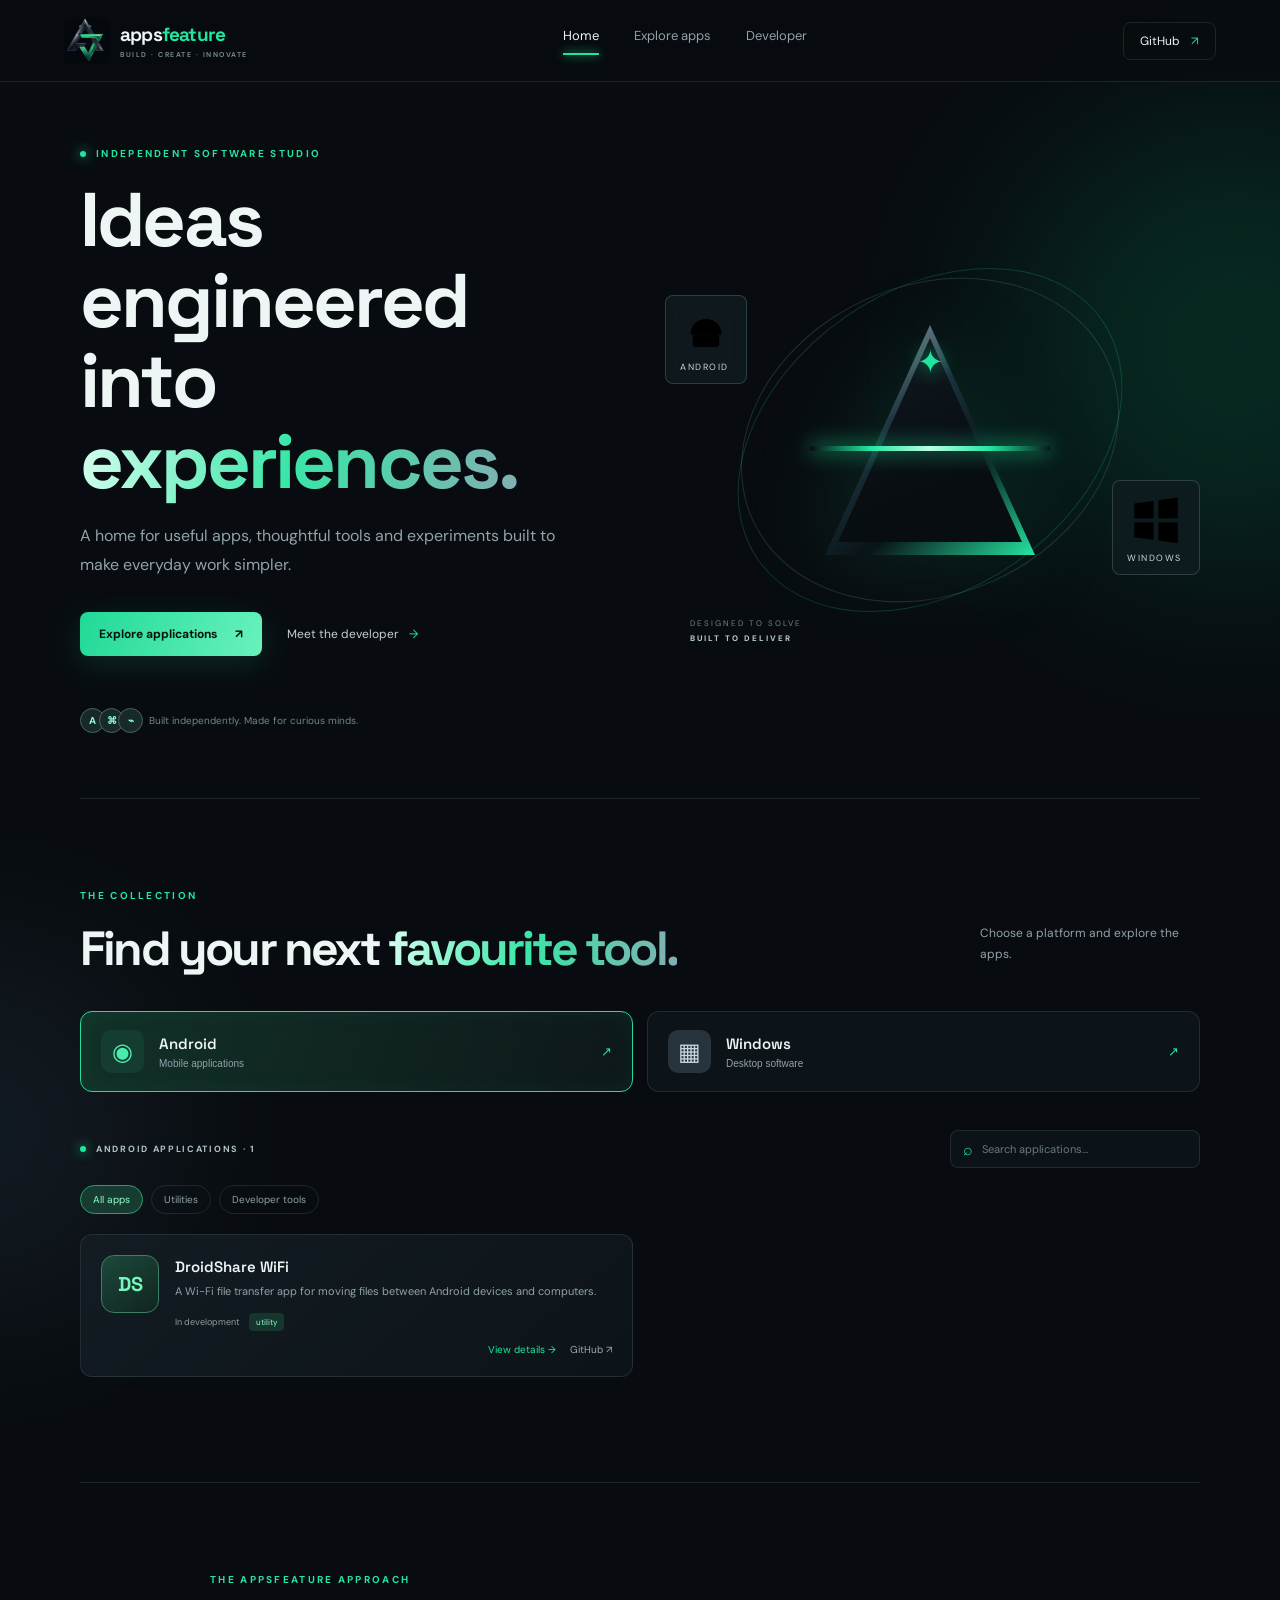
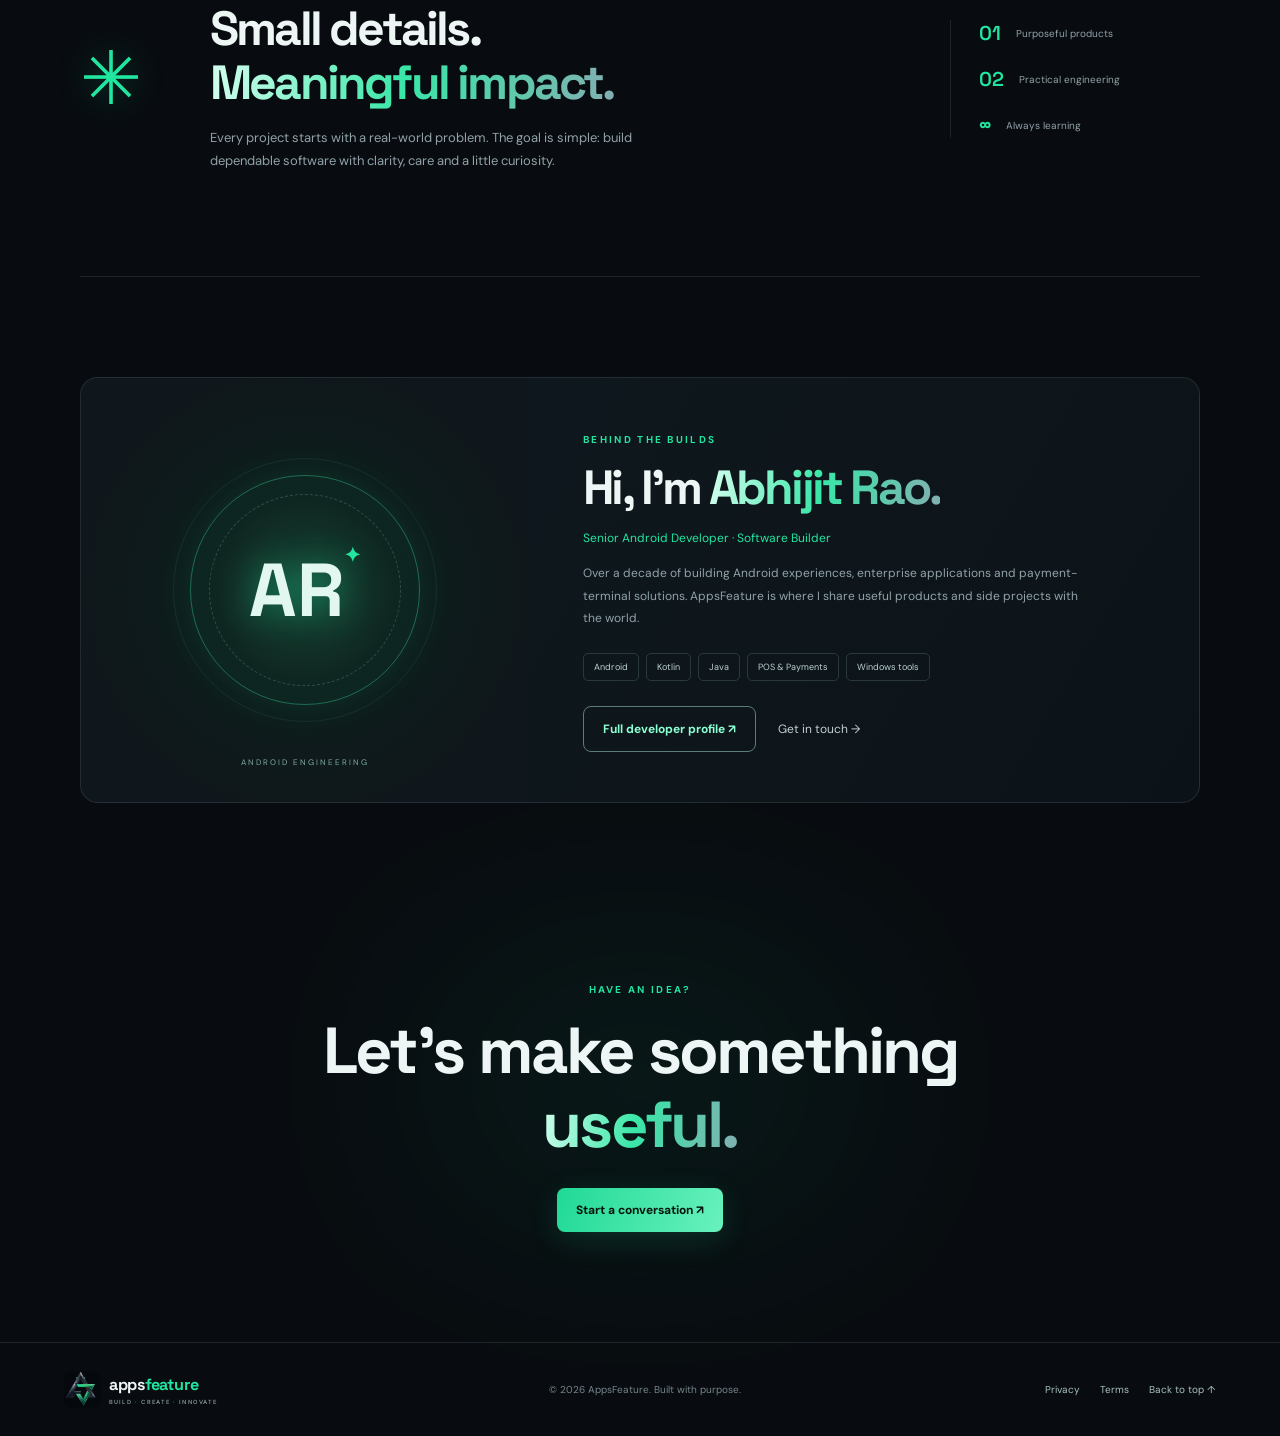
==== index.html @ a3bad8d4 "Use AppsFeature-themed platform icons in hero labels" ====
<!doctype html>
<html lang="en">
<head>
  <meta charset="utf-8"><meta name="viewport" content="width=device-width,initial-scale=1">
  <meta name="theme-color" content="#080c10"><meta name="description" content="Discover useful Android apps and Windows tools built independently by AppsFeature."><meta name="robots" content="index,follow"><link rel="canonical" href="https://appsfeature.com/"><meta property="og:type" content="website"><meta property="og:title" content="AppsFeature — Apps built with purpose"><meta property="og:description" content="Discover useful Android apps and Windows tools built independently."><meta property="og:url" content="https://appsfeature.com/">
  <title>AppsFeature — Apps built with purpose</title>
  <link rel="preconnect" href="https://fonts.googleapis.com"><link rel="preconnect" href="https://fonts.gstatic.com" crossorigin>
  <link href="https://fonts.googleapis.com/css2?family=DM+Sans:wght@400;500;600;700&family=Space+Grotesk:wght@400;500;600;700&display=swap" rel="stylesheet">
  <link rel="icon" type="image/png" sizes="64x64" href="assets/images/favicon.png"><link rel="stylesheet" href="assets/css/style.css">
</head>
<body>
<div class="ambient ambient-one"></div><div class="ambient ambient-two"></div>
<header class="site-header"><a class="brand" href="#home" aria-label="AppsFeature home"><img class="brand-logo" src="assets/images/appsfeature-logo.png" alt="AppsFeature logo"><span>apps<span class="brand-accent">feature</span><small>BUILD · CREATE · INNOVATE</small></span></a>
<nav class="desktop-nav" id="primary-navigation"><a class="nav-link active" href="#home">Home</a><a class="nav-link" href="#apps">Explore apps</a><a class="nav-link" href="developer.html">Developer</a></nav>
<a class="header-cta" href="https://github.com/abhijitrao" target="_blank" rel="noreferrer">GitHub <span>↗</span></a><button class="menu-toggle" type="button" aria-label="Open navigation menu" aria-controls="primary-navigation" aria-expanded="false">☰</button></header>
<main id="home">
<section class="hero section-wrap"><div class="hero-copy"><div class="eyebrow"><i></i> INDEPENDENT SOFTWARE STUDIO</div><h1>Ideas engineered<br>into <span class="gradient-text">experiences.</span></h1><p class="hero-lead">A home for useful apps, thoughtful tools and experiments built to make everyday work simpler.</p><div class="hero-actions"><a class="button button-primary" href="#apps">Explore applications <span>↗</span></a><a class="text-link" href="developer.html">Meet the developer <span>→</span></a></div><div class="hero-proof"><div class="proof-avatars"><b>A</b><b>⌘</b><b>⌁</b></div><span>Built independently. Made for curious minds.</span></div></div>
<div class="hero-art" aria-label="Abstract AppsFeature geometric artwork"><div class="orbit orbit-a"></div><div class="orbit orbit-b"></div><div class="hero-core"><div class="core-triangle"></div><div class="core-line"></div><span class="core-spark">✦</span></div><div class="float-chip chip-android"><svg class="platform-brand-icon android-brand-icon" viewBox="0 0 24 24" aria-hidden="true"><path d="M7.2 8.2 5.5 5.4m13 0-1.7 2.8M4.8 13.1c0-4 3.2-7.1 7.2-7.1s7.2 3.1 7.2 7.1H4.8Zm1.1.2v4.1a1.5 1.5 0 0 0 1.5 1.5h9.2a1.5 1.5 0 0 0 1.5-1.5v-4.1M3.4 13.2v4.1m17.2-4.1v4.1M9 9.5h.01M15 9.5h.01"/></svg> ANDROID</div><div class="float-chip chip-windows"><svg class="platform-brand-icon windows-brand-icon" viewBox="0 0 24 24" aria-hidden="true"><path d="m3 5.2 8-1.1v7.2H3V5.2Zm10-1.4 8-1.1v8.6h-8V3.8ZM3 13h8v7.2l-8-1.1V13Zm10 0h8v8.6l-8-1.1V13Z"/></svg> WINDOWS</div><div class="art-caption">DESIGNED TO SOLVE<br><strong>BUILT TO DELIVER</strong></div></div></section>
<section class="platform-section section-wrap" id="apps"><div class="section-heading"><div><div class="eyebrow">THE COLLECTION</div><h2>Find your next <span class="gradient-text">favourite tool.</span></h2></div><p>Choose a platform and explore the apps.</p></div>
<div class="platform-tabs" role="tablist" aria-label="Application platform"><button class="platform-tab selected" role="tab" aria-selected="true" aria-controls="app-grid" tabindex="0" id="platform-android-tab" data-platform="android"><span class="platform-icon android-icon">◉</span><span><strong>Android</strong><small>Mobile applications</small></span><span class="tab-arrow">↗</span></button><button class="platform-tab" role="tab" aria-selected="false" aria-controls="app-grid" tabindex="-1" id="platform-windows-tab" data-platform="windows"><span class="platform-icon windows-icon">▦</span><span><strong>Windows</strong><small>Desktop software</small></span><span class="tab-arrow">↗</span></button></div>
<div class="apps-toolbar"><div><span class="live-dot"></span><span id="result-label">ANDROID APPLICATIONS</span></div><label class="search-box"><span>⌕</span><input id="app-search" type="search" placeholder="Search applications..." aria-label="Search applications"></label></div>
<div class="category-row" id="category-row"><button class="category-chip active" data-category="all">All apps</button><button class="category-chip" data-category="utility">Utilities</button><button class="category-chip" data-category="developer">Developer tools</button></div>
<div class="app-grid" id="app-grid" role="tabpanel" aria-labelledby="platform-android-tab" aria-live="polite" aria-label="Filtered applications"></div><div class="empty-state" id="empty-state" hidden>No apps match your search yet. Try another keyword.</div></section>
<section class="manifesto section-wrap"><div class="manifesto-symbol">✳</div><div><div class="eyebrow">THE APPSFEATURE APPROACH</div><h2>Small details.<br><span class="gradient-text">Meaningful impact.</span></h2><p>Every project starts with a real-world problem. The goal is simple: build dependable software with clarity, care and a little curiosity.</p></div><div class="manifesto-stats"><div><strong>01</strong><span>Purposeful products</span></div><div><strong>02</strong><span>Practical engineering</span></div><div><strong>∞</strong><span>Always learning</span></div></div></section>
<section class="developer-section section-wrap" id="developer"><div class="developer-card"><div class="developer-visual"><div class="developer-ring"></div><div class="developer-monogram">AR<span>✦</span></div><div class="developer-tag">ANDROID ENGINEERING</div></div><div class="developer-copy"><div class="eyebrow">BEHIND THE BUILDS</div><h2>Hi, I'm <span class="gradient-text">Abhijit Rao.</span></h2><p class="developer-role">Senior Android Developer · Software Builder</p><p>Over a decade of building Android experiences, enterprise applications and payment-terminal solutions. AppsFeature is where I share useful products and side projects with the world.</p><div class="skill-list"><span>Android</span><span>Kotlin</span><span>Java</span><span>POS & Payments</span><span>Windows tools</span></div><div class="developer-links"><a class="button button-outline" href="developer.html">Full developer profile ↗</a><a class="text-link" href="mailto:appsfeature@gmail.com">Get in touch →</a></div></div></div></section>
<section class="closing section-wrap"><div class="closing-glow"></div><div class="eyebrow">HAVE AN IDEA?</div><h2>Let's make something<br><span class="gradient-text">useful.</span></h2><a class="button button-primary" href="mailto:appsfeature@gmail.com">Start a conversation ↗</a></section>
</main>
<footer class="site-footer"><a class="brand footer-brand" href="#home"><img class="brand-logo" src="assets/images/appsfeature-logo.png" alt="AppsFeature logo"><span>apps<span class="brand-accent">feature</span><small>BUILD · CREATE · INNOVATE</small></span></a><span>© <span id="year"></span> AppsFeature. Built with purpose.</span><div class="footer-links"><a href="privacy.html">Privacy</a><a href="terms.html">Terms</a><a href="#home">Back to top ↑</a></div></footer>
<script src="assets/js/appsRepository.js"></script><script src="assets/js/main.js"></script>
</body></html>
---- assets/css/style.css ----
:root{--bg:#080c10;--panel:#10171d;--panel2:#131e25;--line:rgba(177,199,210,.13);--text:#edf5f5;--muted:#91a2a9;--green:#21e6a0;--mint:#8bffd1;--silver:#b7c6ce;--font:'DM Sans',sans-serif;--display:'Space Grotesk',sans-serif}*{box-sizing:border-box}html{scroll-behavior:smooth;scroll-padding-top:90px}body{margin:0;background:var(--bg);color:var(--text);font-family:var(--font);overflow-x:hidden}a{color:inherit;text-decoration:none}.ambient{position:absolute;pointer-events:none;filter:blur(90px);opacity:.13;border-radius:50%;z-index:-1}.ambient-one{width:450px;height:450px;background:#00e69a;top:120px;right:-180px}.ambient-two{width:360px;height:360px;background:#597d9b;top:950px;left:-200px}.site-header{height:82px;padding:0 max(5vw,24px);display:flex;align-items:center;justify-content:space-between;border-bottom:1px solid var(--line);background:rgba(8,12,16,.78);backdrop-filter:blur(18px);position:sticky;top:0;z-index:20}.brand{display:flex;align-items:center;gap:11px;font:700 19px var(--display);letter-spacing:-.8px}.brand-mark{width:39px;height:39px;border:1px solid #71848d;border-radius:11px;display:grid;place-items:center;font:700 24px var(--display);color:#dce8e9;position:relative;background:linear-gradient(145deg,#263640,#0b1116);box-shadow:inset 0 0 15px #6e9a9b33}.brand-mark span{position:absolute;color:var(--green);font-size:13px;right:-5px;top:-6px}.brand-accent{color:var(--green)}.brand small{display:block;font:600 7px var(--font);letter-spacing:1.5px;color:#82949a;margin-top:3px}.desktop-nav{display:flex;gap:35px}.nav-link{font-size:13px;color:var(--muted);transition:.2s}.nav-link:hover,.nav-link.active{color:var(--text)}.nav-link.active:after{content:'';display:block;height:2px;background:var(--green);margin-top:9px;box-shadow:0 0 10px var(--green)}.header-cta{font-size:12px;border:1px solid var(--line);padding:10px 16px;border-radius:8px}.header-cta span{color:var(--green);margin-left:8px}.menu-toggle{display:none;background:none;color:white;border:0;font-size:24px}.section-wrap{width:min(1120px,90%);margin:auto}.hero{min-height:610px;display:grid;grid-template-columns:1fr 1fr;align-items:center;gap:40px;padding-top:65px;padding-bottom:65px}.eyebrow{font-size:10px;font-weight:700;letter-spacing:2.3px;color:var(--green);display:flex;align-items:center;gap:10px}.eyebrow i,.live-dot{width:6px;height:6px;background:var(--green);border-radius:50%;box-shadow:0 0 12px var(--green)}h1,h2{font-family:var(--display);letter-spacing:-2.8px;margin:20px 0}h1{font-size:clamp(46px,6vw,76px);line-height:1.06}h2{font-size:clamp(32px,4vw,48px);line-height:1.13}.gradient-text{background:linear-gradient(100deg,#d6fff0 0%,#39e6a7 48%,#83aeb2 100%);-webkit-background-clip:text;background-clip:text;color:transparent}.hero-lead{font-size:16px;line-height:1.8;color:var(--muted);max-width:480px}.hero-actions{display:flex;align-items:center;gap:25px;margin-top:32px}.button{display:inline-flex;align-items:center;gap:18px;padding:14px 19px;border-radius:8px;font-size:12px;font-weight:700;transition:.25s}.button-primary{background:linear-gradient(110deg,#20d996,#69f2bd);color:#06140f;box-shadow:0 8px 30px #20d99626}.button-primary:hover{transform:translateY(-3px);box-shadow:0 12px 35px #20d99645}.button-outline{border:1px solid #5b7d75;color:var(--mint)}.text-link{font-size:12px;color:#c2d0d2}.text-link span{color:var(--green);margin-left:7px}.hero-proof{display:flex;align-items:center;gap:12px;margin-top:52px;color:#71858d;font-size:10px}.proof-avatars{display:flex}.proof-avatars b{width:25px;height:25px;border:1px solid #47645e;border-radius:50%;background:#172a29;display:grid;place-items:center;margin-right:-6px;color:var(--mint);font-size:10px}.hero-art{height:440px;position:relative;display:grid;place-items:center}.orbit{position:absolute;border:1px solid #6a899044;border-radius:50%;transform:rotate(-24deg)}.orbit-a{width:390px;height:310px}.orbit-b{width:300px;height:420px;transform:rotate(55deg);border-color:#20d99635}.hero-core{width:260px;height:300px;position:relative;display:grid;place-items:center;filter:drop-shadow(0 0 45px #20d99622)}.core-triangle{width:210px;height:230px;clip-path:polygon(50% 0,100% 100%,0 100%);background:linear-gradient(140deg,#b7c8cf,#1b333e 38%,#091318 65%,#25e6a2);position:relative}.core-triangle:after{content:'';position:absolute;inset:13px;clip-path:polygon(50% 0,100% 100%,0 100%);background:linear-gradient(160deg,#101920,#080d11 70%)}.core-line{position:absolute;width:240px;height:5px;top:52%;background:linear-gradient(90deg,transparent,#21e6a0,#baffdf,#21e6a0,transparent);box-shadow:0 0 20px #21e6a0}.core-spark{position:absolute;color:var(--green);font-size:32px;top:17%;text-shadow:0 0 20px var(--green)}.float-chip{position:absolute;background:#101b20dc;border:1px solid #6a918455;padding:10px 14px;border-radius:8px;font-size:9px;letter-spacing:1.5px;color:#c8d8d9;backdrop-filter:blur(10px)}.chip-android{top:75px;left:5px}.chip-windows{right:0;bottom:85px}.mini-android{color:var(--green);margin-right:8px}.chip-windows span{color:var(--silver);margin-right:8px}.art-caption{position:absolute;bottom:15px;left:30px;font-size:8px;letter-spacing:2px;line-height:1.8;color:#6d858b}.art-caption strong{color:#b8d0d0}.platform-section{padding:90px 0 105px;border-top:1px solid var(--line)}.section-heading{display:flex;justify-content:space-between;align-items:end;margin-bottom:35px}.section-heading h2{margin-bottom:0}.section-heading>p{color:var(--muted);font-size:12px;max-width:220px;line-height:1.7}.platform-tabs{display:grid;grid-template-columns:1fr 1fr;gap:14px}.platform-tab{background:#0d1419;border:1px solid var(--line);border-radius:12px;padding:18px 20px;display:flex;align-items:center;text-align:left;gap:15px;color:var(--text);cursor:pointer;transition:.25s}.platform-tab:hover{border-color:#4b8372}.platform-tab.selected{border-color:#28d99a;background:linear-gradient(110deg,#123128,#0e171a);box-shadow:inset 0 0 25px #1cdb9510}.platform-icon{width:43px;height:43px;display:grid;place-items:center;border-radius:10px;font-size:24px}.android-icon{background:#143c30;color:#49edaa}.windows-icon{background:#27343d;color:#c6d7dc}.platform-tab strong,.platform-tab small{display:block}.platform-tab strong{font:600 15px var(--display)}.platform-tab small{font-size:10px;color:var(--muted);margin-top:5px}.tab-arrow{margin-left:auto;color:var(--green)}.apps-toolbar{display:flex;justify-content:space-between;align-items:center;margin:38px 0 17px}.apps-toolbar>div{display:flex;align-items:center;gap:10px;font-size:9px;letter-spacing:1.7px;color:#b3c4c8;font-weight:700}.search-box{width:250px;display:flex;align-items:center;gap:9px;border:1px solid var(--line);background:#0c1318;border-radius:8px;padding:0 12px;color:var(--green)}.search-box input{width:100%;padding:11px 0;background:none;border:0;outline:0;color:white;font:11px var(--font)}.search-box input::placeholder{color:#667a82}.category-row{display:flex;gap:8px;margin-bottom:20px}.category-chip{border:1px solid var(--line);background:transparent;color:#8fa2a8;padding:7px 12px;border-radius:30px;font:10px var(--font);cursor:pointer}.category-chip.active{background:#173b30;border-color:#2b9d74;color:#8fffd0}.app-grid{display:grid;grid-template-columns:repeat(2,1fr);gap:14px}.app-card{display:flex;gap:16px;padding:20px;background:linear-gradient(140deg,#121c22,#0d1419);border:1px solid var(--line);border-radius:12px;transition:.25s}.app-card:hover{transform:translateY(-4px);border-color:#39866e;box-shadow:0 15px 35px #0005}.app-icon{width:58px;height:58px;flex:none;border-radius:13px;display:grid;place-items:center;background:linear-gradient(145deg,#1b493b,#12241f);border:1px solid #3b8065;color:#74f6bd;font:700 20px var(--display)}.app-info{min-width:0;flex:1}.app-info h3{font:600 15px var(--display);margin:2px 0 7px}.app-info p{font-size:11px;line-height:1.6;color:var(--muted);margin:0 0 12px}.app-meta{display:flex;align-items:center;gap:9px;flex-wrap:wrap}.app-version{font-size:9px;color:#8ba09f}.app-category{font-size:8px;color:var(--mint);background:#16352c;padding:4px 7px;border-radius:4px}.app-link{font-size:10px;color:var(--green);margin-left:auto}.empty-state{text-align:center;padding:45px;color:var(--muted);font-size:13px}.manifesto{border-top:1px solid var(--line);border-bottom:1px solid var(--line);padding:90px 0;display:grid;grid-template-columns:100px 1fr 250px;align-items:center;gap:30px}.manifesto-symbol{font-size:74px;color:var(--green);text-shadow:0 0 35px #21e6a044}.manifesto h2{margin:16px 0}.manifesto p{color:var(--muted);font-size:13px;line-height:1.8;max-width:480px}.manifesto-stats{border-left:1px solid var(--line);padding-left:28px;display:grid;gap:20px}.manifesto-stats div{display:flex;align-items:center;gap:15px}.manifesto-stats strong{font:600 20px var(--display);color:var(--green)}.manifesto-stats span{font-size:10px;color:var(--muted)}.developer-section{padding:100px 0}.developer-card{display:grid;grid-template-columns:.8fr 1.2fr;background:linear-gradient(120deg,#101a20,#0c1318);border:1px solid var(--line);border-radius:18px;overflow:hidden}.developer-visual{min-height:350px;display:grid;place-items:center;position:relative;background:radial-gradient(circle,#164333 0%,#0d1c1b 40%,#10171c 75%)}.developer-ring{position:absolute;width:230px;height:230px;border:1px solid #3be3a166;border-radius:50%;box-shadow:0 0 50px #21e6a018,inset 0 0 35px #21e6a012}.developer-ring:before,.developer-ring:after{content:'';position:absolute;inset:18px;border:1px dashed #6aa89555;border-radius:50%}.developer-ring:after{inset:-18px;border-style:solid;opacity:.35}.developer-monogram{font:700 75px var(--display);color:#e3f7f1;text-shadow:0 0 35px #21e6a077;z-index:1}.developer-monogram span{font-size:20px;color:var(--green);vertical-align:top}.developer-tag{position:absolute;bottom:35px;font-size:8px;letter-spacing:2px;color:#7faaa0}.developer-copy{padding:55px 55px 50px}.developer-copy h2{margin:15px 0 5px}.developer-role{font-size:12px;color:var(--green)!important}.developer-copy p{font-size:12px;line-height:1.9;color:var(--muted);max-width:500px}.skill-list{display:flex;flex-wrap:wrap;gap:7px;margin:23px 0}.skill-list span{font-size:9px;color:#bdd1d0;border:1px solid #526d6b66;padding:7px 10px;border-radius:5px}.developer-links{display:flex;align-items:center;gap:22px;margin-top:25px}.closing{text-align:center;padding:80px 0 110px;position:relative}.closing-glow{position:absolute;width:380px;height:200px;background:#1ce49a;filter:blur(120px);opacity:.09;left:50%;transform:translateX(-50%);z-index:-1}.closing .eyebrow{justify-content:center}.closing h2{font-size:clamp(42px,6vw,65px);margin:18px 0 27px}.site-footer{border-top:1px solid var(--line);padding:25px 5%;display:flex;align-items:center;justify-content:space-between;color:#74868c;font-size:10px}.footer-brand{color:var(--text);transform:scale(.85);transform-origin:left center}.site-footer>a:last-child{color:#a8c0bd}@media(max-width:760px){.site-header{height:70px}.desktop-nav,.header-cta{display:none}.menu-toggle{display:block}.desktop-nav.open{display:flex;position:absolute;top:69px;left:0;right:0;background:#0c1419;padding:22px;flex-direction:column;gap:22px;border-bottom:1px solid var(--line)}.hero{grid-template-columns:1fr;padding-top:65px;gap:10px}.hero-art{height:350px;grid-row:1}.hero-copy{grid-row:2}.hero-proof{margin-top:35px}.section-heading{display:block}.section-heading>p{margin-top:14px}.platform-tabs{gap:8px}.platform-tab{padding:13px 10px;gap:9px}.platform-icon{width:34px;height:34px;font-size:19px}.platform-tab strong{font-size:12px}.platform-tab small{font-size:8px}.apps-toolbar{align-items:flex-start;gap:12px;flex-direction:column}.search-box{width:100%}.app-grid{grid-template-columns:1fr}.manifesto{grid-template-columns:55px 1fr;gap:15px;padding:65px 0}.manifesto-symbol{font-size:48px}.manifesto-stats{grid-column:2;border-left:0;border-top:1px solid var(--line);padding:22px 0 0;grid-template-columns:1fr 1fr}.developer-card{grid-template-columns:1fr}.developer-visual{min-height:260px}.developer-copy{padding:35px 25px}.site-footer{gap:15px;flex-wrap:wrap}.site-footer>span{order:3;width:100%}}@media(max-width:390px){.platform-tab small{display:none}.hero-art{transform:scale(.9);margin:-15px -20px}.hero-actions{gap:15px;flex-wrap:wrap}.manifesto-stats{grid-template-columns:1fr}}
/* Dedicated developer profile */
.profile-page{padding-top:20px}.profile-hero{min-height:570px;display:grid;grid-template-columns:1.15fr .85fr;align-items:center;gap:50px;padding-top:65px;padding-bottom:75px}.profile-identity{height:390px;position:relative;display:grid;place-items:center;background:radial-gradient(circle,#153b30 0%,#0d1a1b 43%,transparent 72%)}.profile-orbit{position:absolute;width:280px;height:280px;border:1px solid #46dca166;border-radius:50%;box-shadow:0 0 55px #21e6a01b,inset 0 0 45px #21e6a014}.profile-orbit:before,.profile-orbit:after{content:"";position:absolute;inset:22px;border:1px dashed #8bd8bd55;border-radius:50%}.profile-orbit:after{inset:-22px;border-style:solid;opacity:.35}.profile-initials{font:700 100px var(--display);color:#e3f7f1;text-shadow:0 0 40px #21e6a077;z-index:1}.profile-initials span{font-size:23px;color:var(--green);vertical-align:top}.profile-identity-caption{position:absolute;bottom:35px;font-size:9px;letter-spacing:2.5px;color:#83a99f}.profile-content{display:grid;grid-template-columns:1fr 1fr;gap:16px;padding-bottom:80px}.profile-panel{padding:38px;background:linear-gradient(140deg,#121c22,#0d1419);border:1px solid var(--line);border-radius:14px}.profile-panel h2{font-size:clamp(28px,3vw,39px);margin:17px 0}.profile-panel>p{font-size:12px;line-height:1.95;color:var(--muted)}.profile-skills{display:grid;gap:22px;margin-top:28px}.profile-skills>div{display:grid;grid-template-columns:34px 1fr;gap:12px}.skill-index{font:600 16px var(--display);color:var(--green)}.profile-skills h3{font:600 14px var(--display);margin:0 0 6px}.profile-skills p{font-size:11px;line-height:1.75;color:var(--muted);margin:0}.profile-stack{padding:20px 0 90px;border-top:1px solid var(--line)}.profile-stack h2{margin:14px 0 22px}.profile-stack .skill-list{gap:9px}.profile-stack .skill-list span{font-size:10px;padding:9px 13px}
@media(max-width:760px){.profile-hero{grid-template-columns:1fr;gap:0;padding-top:45px}.profile-identity{height:300px;grid-row:1}.profile-intro{grid-row:2}.profile-content{grid-template-columns:1fr;padding-bottom:55px}.profile-panel{padding:28px 23px}.profile-stack{padding-bottom:60px}}

.brand-logo{width:46px;height:46px;object-fit:contain;display:block;flex:none;border-radius:8px;background:#05090d}.brand{gap:10px}.footer-brand .brand-logo{width:43px;height:43px}@media(max-width:760px){.brand-logo{width:42px;height:42px}}

/* Legal and policy pages */
.legal-page{padding-bottom:80px}.legal-hero{padding:85px 0 42px;border-bottom:1px solid var(--line)}.legal-hero h1{font-size:clamp(44px,6vw,68px);margin:18px 0}.legal-hero .hero-lead{max-width:650px}.legal-updated{font-size:10px;letter-spacing:.5px;color:#71858d;margin-top:22px}.legal-content{max-width:820px;padding:35px 0 30px;margin:0 auto}.legal-content p{font-size:13px;line-height:1.9;color:var(--muted);margin:0 0 20px}.legal-content strong{color:var(--text)}.legal-content h2{font-size:20px;letter-spacing:-.5px;margin:34px 0 12px}.legal-content a{color:var(--mint);text-decoration:underline;text-underline-offset:3px}.footer-links{display:flex;align-items:center;gap:20px}.footer-links a{color:#a8c0bd}.footer-links a[aria-current="page"]{color:var(--green)}
@media(max-width:760px){.legal-hero{padding:55px 0 30px}.legal-content{padding-top:25px}.legal-content h2{font-size:18px}.footer-links{width:100%;order:2;gap:18px}.site-footer>span{order:3}}

/* Product detail pages */
.app-actions{display:flex;align-items:center;justify-content:space-between;gap:14px;margin-top:12px}.app-link,.app-source-link{font-size:10px;color:var(--green)}.app-source-link{color:#9aadb2}.back-link{display:inline-block;color:#9aadb2;font-size:11px;margin-bottom:30px}.back-link:hover{color:var(--mint)}.product-hero{min-height:520px;display:grid;grid-template-columns:1.15fr .85fr;align-items:center;gap:50px;padding:55px 0 70px;border-bottom:1px solid var(--line)}.product-intro h1{font-size:clamp(44px,6vw,70px);margin:18px 0}.product-status-row{display:flex;align-items:center;gap:9px;margin-top:22px}.product-status,.product-platform{font-size:9px;letter-spacing:.7px;padding:7px 10px;border-radius:5px;background:#17372e;color:var(--mint)}.product-platform{background:#17242b;color:#b5c8cd}.product-visual{height:350px;position:relative;display:grid;place-items:center;background:radial-gradient(circle,#153b30 0%,#0d1a1b 43%,transparent 72%)}.product-visual-orbit{position:absolute;width:250px;height:250px;border:1px solid #46dca166;border-radius:50%;box-shadow:0 0 55px #21e6a01b,inset 0 0 45px #21e6a014}.product-visual-orbit:before,.product-visual-orbit:after{content:"";position:absolute;inset:20px;border:1px dashed #8bd8bd55;border-radius:50%}.product-visual-orbit:after{inset:-20px;border-style:solid;opacity:.35}.product-monogram{font:700 86px var(--display);color:#e3f7f1;text-shadow:0 0 40px #21e6a077;z-index:1}.product-monogram span{font-size:22px;color:var(--green);vertical-align:top}.product-visual-caption{position:absolute;bottom:25px;font-size:8px;letter-spacing:2px;color:#83a99f}.product-section{padding:75px 0;border-bottom:1px solid var(--line)}.product-section h2,.product-cta h2{font-size:clamp(30px,4vw,43px);margin:16px 0}.product-copy{max-width:790px;color:var(--muted);font-size:13px;line-height:1.9}.product-feature-grid{display:grid;grid-template-columns:repeat(2,1fr);gap:13px;margin-top:30px}.product-feature{padding:23px;background:linear-gradient(140deg,#121c22,#0d1419);border:1px solid var(--line);border-radius:12px}.product-feature>span{font:600 12px var(--display);color:var(--green)}.product-feature h3{font:600 15px var(--display);margin:13px 0 8px}.product-feature p{font-size:11px;line-height:1.8;color:var(--muted);margin:0}.product-status-panel{background:linear-gradient(120deg,#101a20aa,#0c1318aa);padding-left:28px;padding-right:28px;border:1px solid var(--line);border-radius:14px;margin-top:55px}.status-columns{display:grid;grid-template-columns:1fr 1fr;gap:35px;margin-top:30px}.status-columns h3{font:600 13px var(--display)}.status-columns ul{padding-left:18px;color:var(--muted);font-size:11px;line-height:2.1}.status-dot{display:inline-block;width:7px;height:7px;border-radius:50%;margin-right:8px}.status-dot.complete{background:var(--green);box-shadow:0 0 10px var(--green)}.status-dot.planned{background:#d6ad63}.product-cta{display:flex;justify-content:space-between;align-items:center;gap:30px;padding:75px 0 95px}.product-cta p{font-size:12px;color:var(--muted);line-height:1.7}.product-cta h2{max-width:600px}
@media(max-width:760px){.product-hero{grid-template-columns:1fr;gap:0;padding-top:35px}.product-visual{grid-row:1;height:280px}.product-intro{grid-row:2}.product-feature-grid,.status-columns{grid-template-columns:1fr}.product-section{padding:55px 0}.product-status-panel{padding:24px 20px;margin-top:35px}.product-cta{align-items:flex-start;flex-direction:column;padding:55px 0 70px}}

/* Optional app screenshot gallery */
.screenshot-section[hidden]{display:none}
.screenshot-gallery{display:grid;grid-template-columns:repeat(auto-fit,minmax(190px,1fr));gap:14px;margin-top:28px}
.screenshot-card{display:block;align-self:start;padding:0;overflow:hidden;min-width:0;height:auto;aspect-ratio:auto;background:#0b1116;border:1px solid var(--line);border-radius:12px;cursor:zoom-in;transition:border-color .2s,transform .2s}
.screenshot-card:hover{border-color:#39866e;transform:translateY(-3px)}
.screenshot-card img{display:block;width:100%;height:auto;object-fit:contain}
.screenshot-viewer{position:fixed;box-sizing:border-box;width:100vw;max-width:100vw;height:100vh;height:100dvh;max-height:100vh;max-height:100dvh;margin:0;padding:54px 58px 24px;background:#080c10;border:0;border-radius:0;color:var(--text);overflow:hidden;place-content:center}
.screenshot-viewer::backdrop{background:rgba(0,0,0,.88);backdrop-filter:blur(5px)}
.screenshot-viewer-image{display:block;max-width:calc(100vw - 116px);max-height:calc(100vh - 90px);max-height:calc(100dvh - 90px);width:auto;height:auto;object-fit:contain;margin:auto}
.screenshot-viewer button{position:absolute;display:grid;place-items:center;width:38px;height:38px;border:1px solid var(--line);border-radius:50%;background:#14221f;color:var(--mint);font-size:26px;cursor:pointer}
.screenshot-viewer-close{top:8px;right:8px}
.screenshot-viewer-previous{left:8px;top:50%;transform:translateY(-50%)}
.screenshot-viewer-next{right:8px;top:50%;transform:translateY(-50%)}
@media(max-width:600px){.screenshot-gallery{grid-template-columns:repeat(2,minmax(0,1fr));gap:9px}.screenshot-viewer{padding:52px 12px 20px;max-width:100vw}.screenshot-viewer-image{max-width:calc(100vw - 24px);max-height:calc(100dvh - 82px)}}

/* Mobile viewport width safeguards */
html,body{width:100%;min-width:0;max-width:100%;margin-right:0}
body{overflow-x:clip}
.site-header,.site-footer{width:100%;max-width:100%;min-width:0}
.site-header{left:0;right:0}
.section-wrap{width:min(1120px,90%);max-width:90%;min-width:0}
.product-page,.product-page *{min-width:0}
.product-page .product-hero,.product-page .product-section,.product-page .product-cta{max-width:100%}
@media(max-width:760px){
  .site-header{padding-left:20px;padding-right:20px}
  .product-page.section-wrap{width:calc(100% - 40px);max-width:calc(100% - 40px);margin-left:auto;margin-right:auto}
  .product-hero{grid-template-columns:minmax(0,1fr);gap:0}
  .product-intro,.product-visual{width:100%;max-width:100%}
  .product-intro h1{font-size:clamp(38px,10vw,56px);overflow-wrap:anywhere}
  .product-copy,.hero-lead{max-width:100%;overflow-wrap:anywhere}
  .product-feature-grid,.status-columns{grid-template-columns:minmax(0,1fr)}
  .product-cta{width:100%;max-width:100%}
}

/* Prevent document-level horizontal overflow on mobile browsers */
html{
  width:100%;
  max-width:100%;
  overflow-x:clip;
}
body{
  position:relative;
  width:100%;
  max-width:100%;
  overflow-x:clip;
}
@supports not (overflow:clip){
  html,body{overflow-x:hidden}
}
@media(max-width:760px){
  #home,.product-page,.profile-page,.legal-page{
    width:100%;
    max-width:100%;
    overflow-x:clip;
  }
  .ambient-one,.ambient-two{
    max-width:100vw;
  }
}
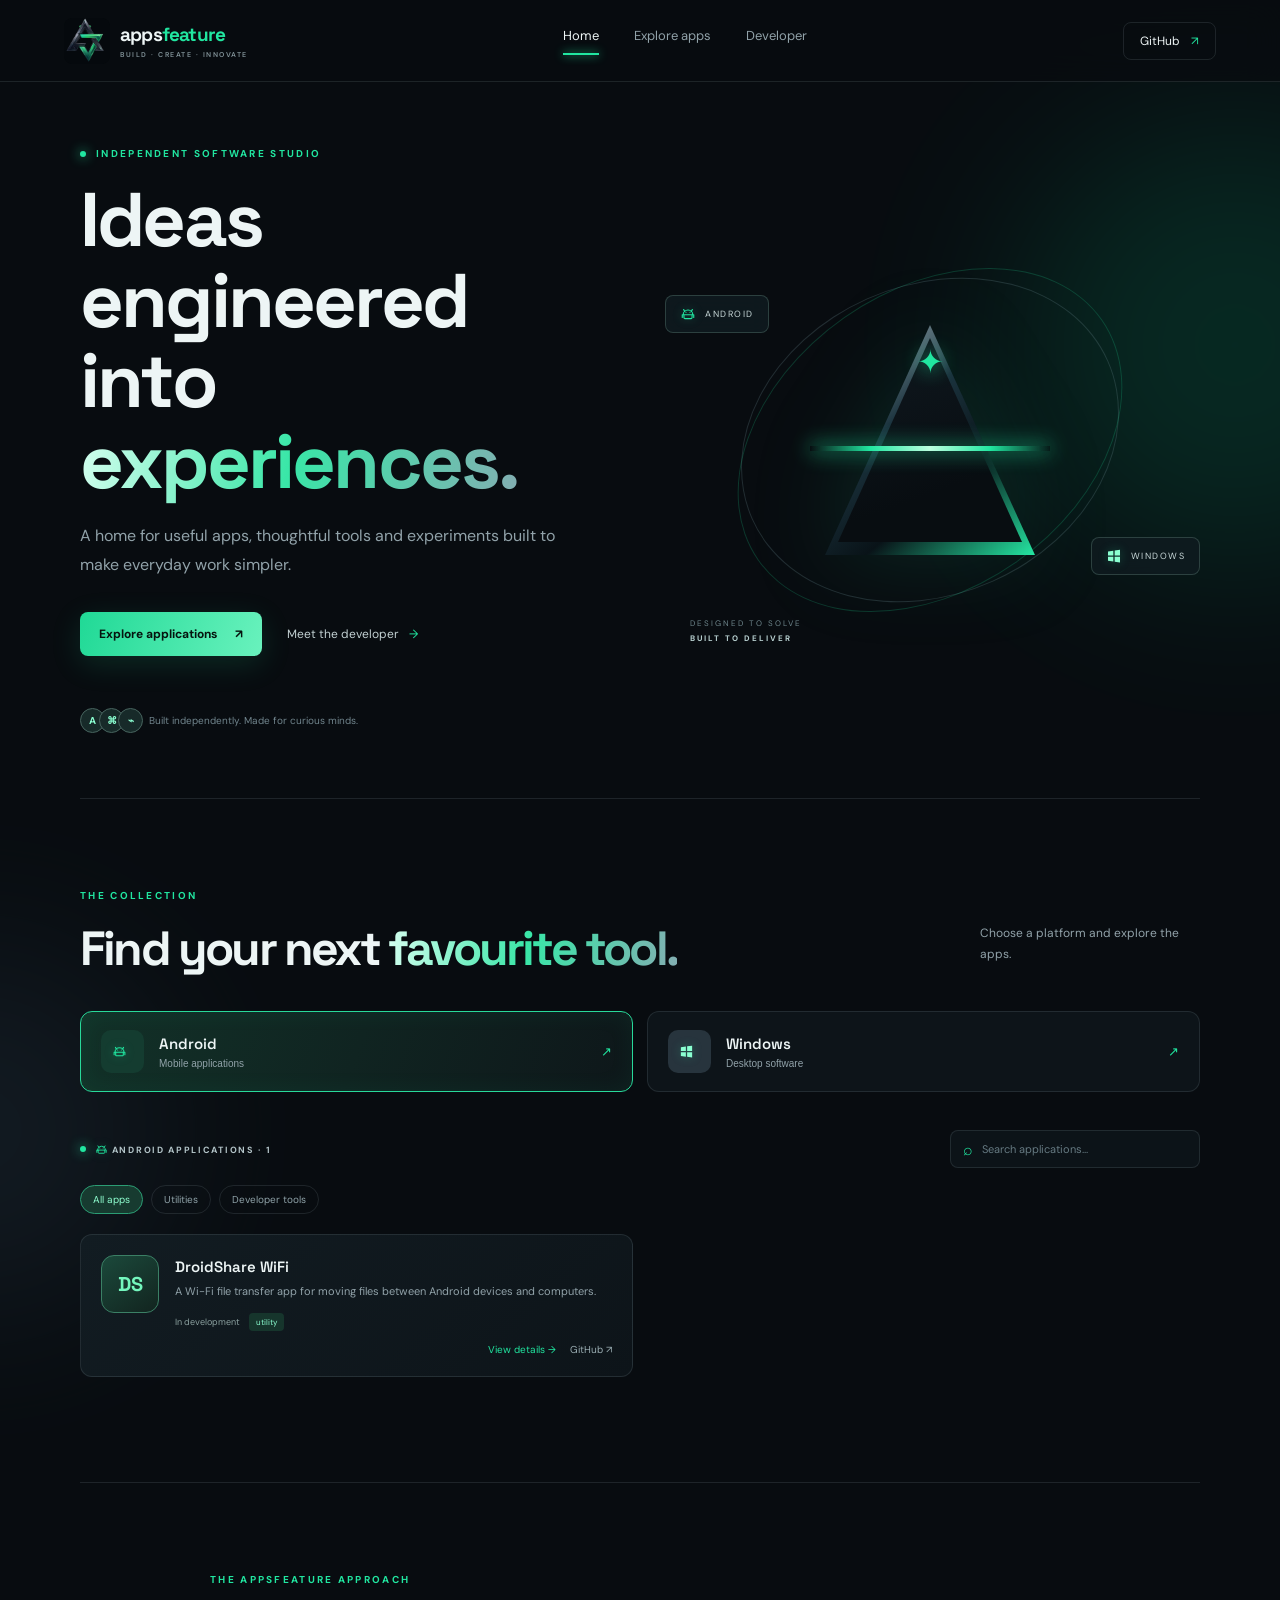
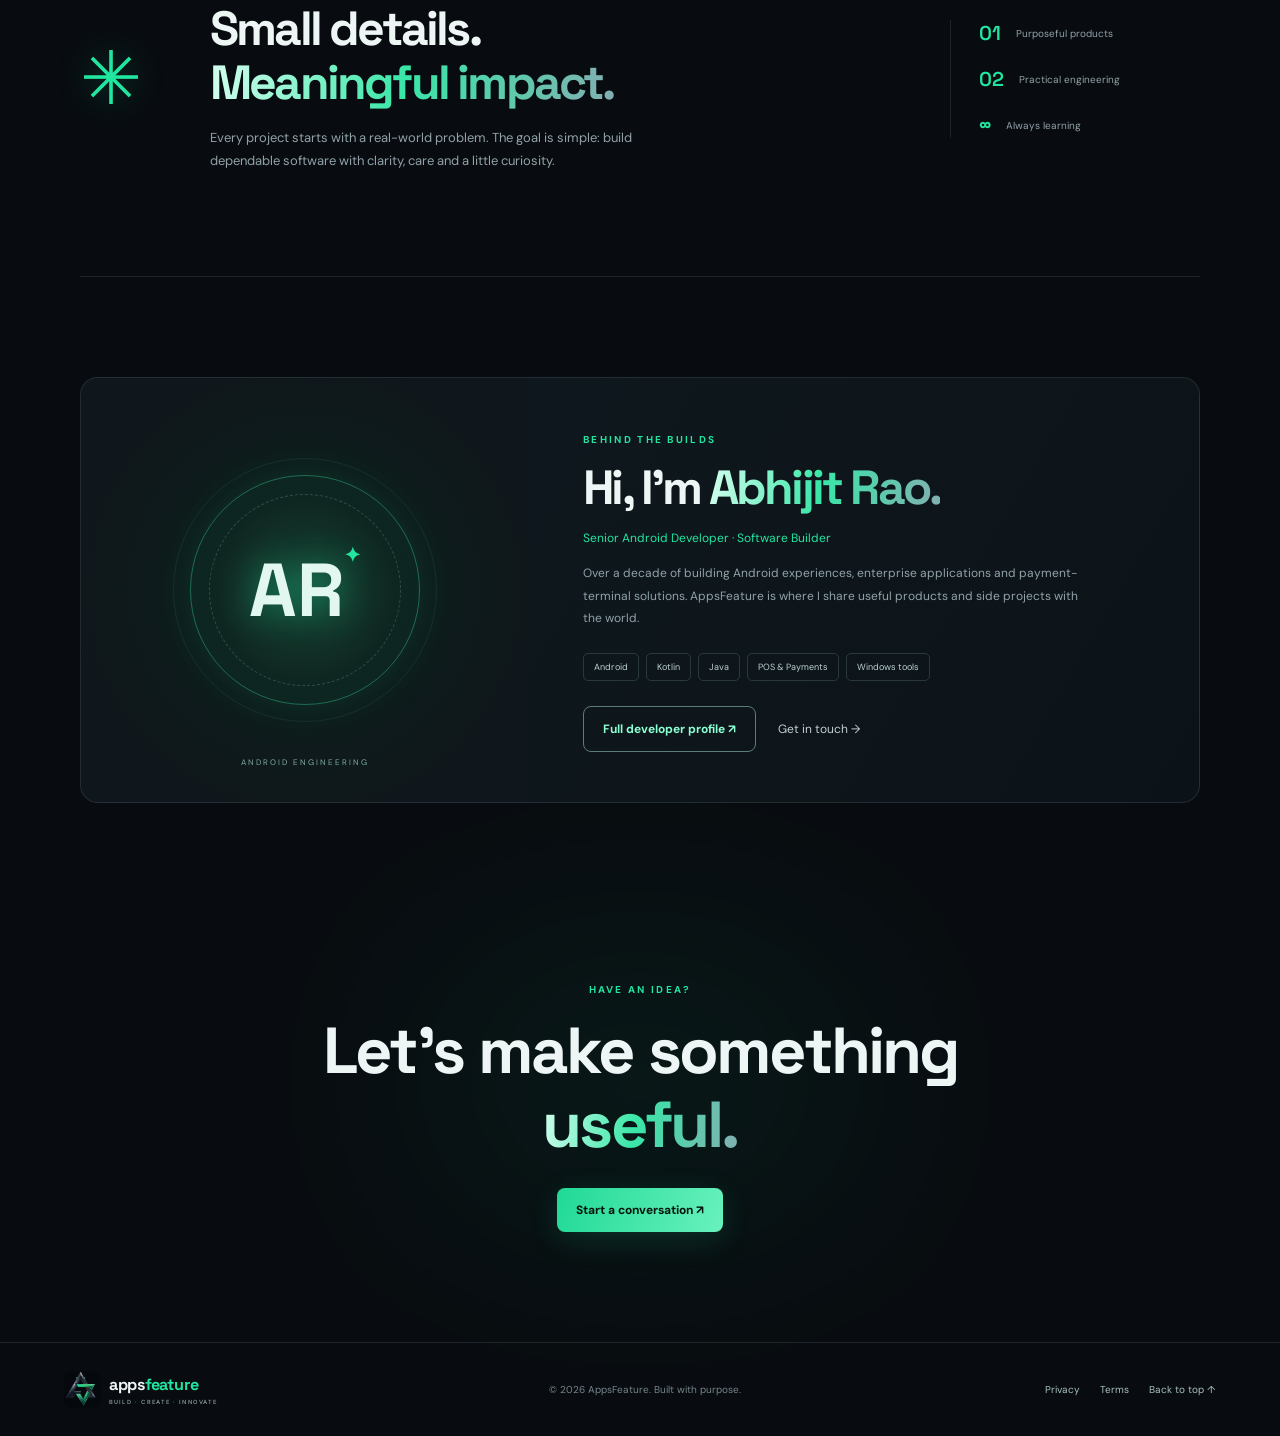
==== commit b3f31356: "Replace platform tab glyphs with branded platform icons" ====
--- a/index.html
+++ b/index.html
@@ -17,7 +17,7 @@
 <section class="hero section-wrap"><div class="hero-copy"><div class="eyebrow"><i></i> INDEPENDENT SOFTWARE STUDIO</div><h1>Ideas engineered<br>into <span class="gradient-text">experiences.</span></h1><p class="hero-lead">A home for useful apps, thoughtful tools and experiments built to make everyday work simpler.</p><div class="hero-actions"><a class="button button-primary" href="#apps">Explore applications <span>↗</span></a><a class="text-link" href="developer.html">Meet the developer <span>→</span></a></div><div class="hero-proof"><div class="proof-avatars"><b>A</b><b>⌘</b><b>⌁</b></div><span>Built independently. Made for curious minds.</span></div></div>
 <div class="hero-art" aria-label="Abstract AppsFeature geometric artwork"><div class="orbit orbit-a"></div><div class="orbit orbit-b"></div><div class="hero-core"><div class="core-triangle"></div><div class="core-line"></div><span class="core-spark">✦</span></div><div class="float-chip chip-android"><svg class="platform-brand-icon android-brand-icon" viewBox="0 0 24 24" aria-hidden="true"><path d="M7.2 8.2 5.5 5.4m13 0-1.7 2.8M4.8 13.1c0-4 3.2-7.1 7.2-7.1s7.2 3.1 7.2 7.1H4.8Zm1.1.2v4.1a1.5 1.5 0 0 0 1.5 1.5h9.2a1.5 1.5 0 0 0 1.5-1.5v-4.1M3.4 13.2v4.1m17.2-4.1v4.1M9 9.5h.01M15 9.5h.01"/></svg> ANDROID</div><div class="float-chip chip-windows"><svg class="platform-brand-icon windows-brand-icon" viewBox="0 0 24 24" aria-hidden="true"><path d="m3 5.2 8-1.1v7.2H3V5.2Zm10-1.4 8-1.1v8.6h-8V3.8ZM3 13h8v7.2l-8-1.1V13Zm10 0h8v8.6l-8-1.1V13Z"/></svg> WINDOWS</div><div class="art-caption">DESIGNED TO SOLVE<br><strong>BUILT TO DELIVER</strong></div></div></section>
 <section class="platform-section section-wrap" id="apps"><div class="section-heading"><div><div class="eyebrow">THE COLLECTION</div><h2>Find your next <span class="gradient-text">favourite tool.</span></h2></div><p>Choose a platform and explore the apps.</p></div>
-<div class="platform-tabs" role="tablist" aria-label="Application platform"><button class="platform-tab selected" role="tab" aria-selected="true" aria-controls="app-grid" tabindex="0" id="platform-android-tab" data-platform="android"><span class="platform-icon android-icon">◉</span><span><strong>Android</strong><small>Mobile applications</small></span><span class="tab-arrow">↗</span></button><button class="platform-tab" role="tab" aria-selected="false" aria-controls="app-grid" tabindex="-1" id="platform-windows-tab" data-platform="windows"><span class="platform-icon windows-icon">▦</span><span><strong>Windows</strong><small>Desktop software</small></span><span class="tab-arrow">↗</span></button></div>
+<div class="platform-tabs" role="tablist" aria-label="Application platform"><button class="platform-tab selected" role="tab" aria-selected="true" aria-controls="app-grid" tabindex="0" id="platform-android-tab" data-platform="android"><span class="platform-icon android-icon"><svg class="platform-brand-icon android-brand-icon" viewBox="0 0 24 24" aria-hidden="true"><path d="M7.2 8.2 5.5 5.4m13 0-1.7 2.8M4.8 13.1c0-4 3.2-7.1 7.2-7.1s7.2 3.1 7.2 7.1H4.8Zm1.1.2v4.1a1.5 1.5 0 0 0 1.5 1.5h9.2a1.5 1.5 0 0 0 1.5-1.5v-4.1M3.4 13.2v4.1m17.2-4.1v4.1M9 9.5h.01M15 9.5h.01"/></svg></span><span><strong>Android</strong><small>Mobile applications</small></span><span class="tab-arrow">↗</span></button><button class="platform-tab" role="tab" aria-selected="false" aria-controls="app-grid" tabindex="-1" id="platform-windows-tab" data-platform="windows"><span class="platform-icon windows-icon"><svg class="platform-brand-icon windows-brand-icon" viewBox="0 0 24 24" aria-hidden="true"><path d="m3 5.2 8-1.1v7.2H3V5.2Zm10-1.4 8-1.1v8.6h-8V3.8ZM3 13h8v7.2l-8-1.1V13Zm10 0h8v8.6l-8-1.1V13Z"/></svg></span><span><strong>Windows</strong><small>Desktop software</small></span><span class="tab-arrow">↗</span></button></div>
 <div class="apps-toolbar"><div><span class="live-dot"></span><span id="result-label">ANDROID APPLICATIONS</span></div><label class="search-box"><span>⌕</span><input id="app-search" type="search" placeholder="Search applications..." aria-label="Search applications"></label></div>
 <div class="category-row" id="category-row"><button class="category-chip active" data-category="all">All apps</button><button class="category-chip" data-category="utility">Utilities</button><button class="category-chip" data-category="developer">Developer tools</button></div>
 <div class="app-grid" id="app-grid" role="tabpanel" aria-labelledby="platform-android-tab" aria-live="polite" aria-label="Filtered applications"></div><div class="empty-state" id="empty-state" hidden>No apps match your search yet. Try another keyword.</div></section>
--- a/assets/css/style.css
+++ b/assets/css/style.css
@@ -72,3 +72,24 @@
     max-width:100vw;
   }
 }
+
+/* AppsFeature-branded platform marks */
+.platform-brand-icon{
+ width:15px;
+ height:15px;
+ flex:none;
+ fill:none;
+ stroke:var(--green);
+ stroke-width:1.7;
+ stroke-linecap:round;
+ stroke-linejoin:round;
+ vertical-align:-3px;
+ margin-right:7px;
+ filter:drop-shadow(0 0 5px #21e6a044);
+}
+.windows-brand-icon{fill:currentColor;stroke:none;color:var(--mint)}
+.android-brand-icon{color:var(--green)}
+.toolbar-platform-icon{width:13px;height:13px;margin:0}
+.float-chip{display:flex;align-items:center;gap:0}
+.float-chip .platform-brand-icon{width:16px;height:16px;margin-right:9px}
+.apps-toolbar>div{gap:9px}
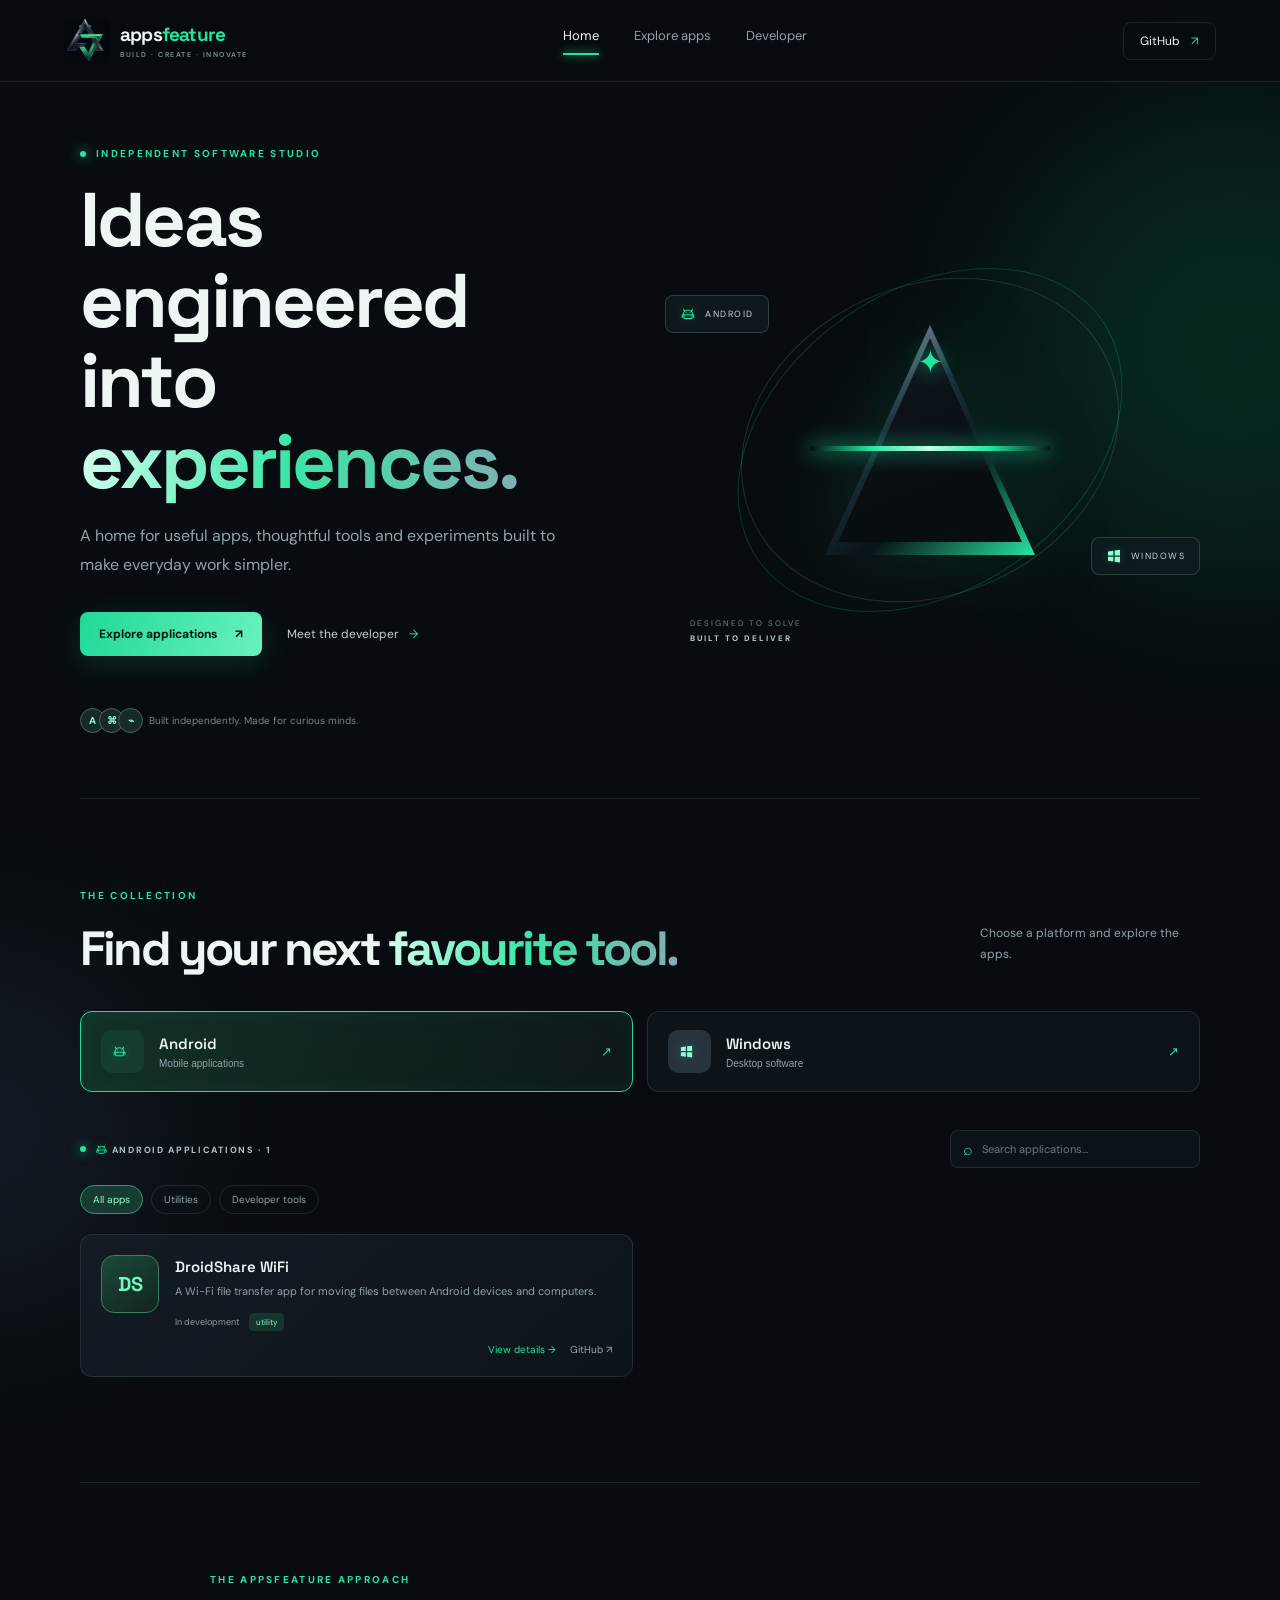
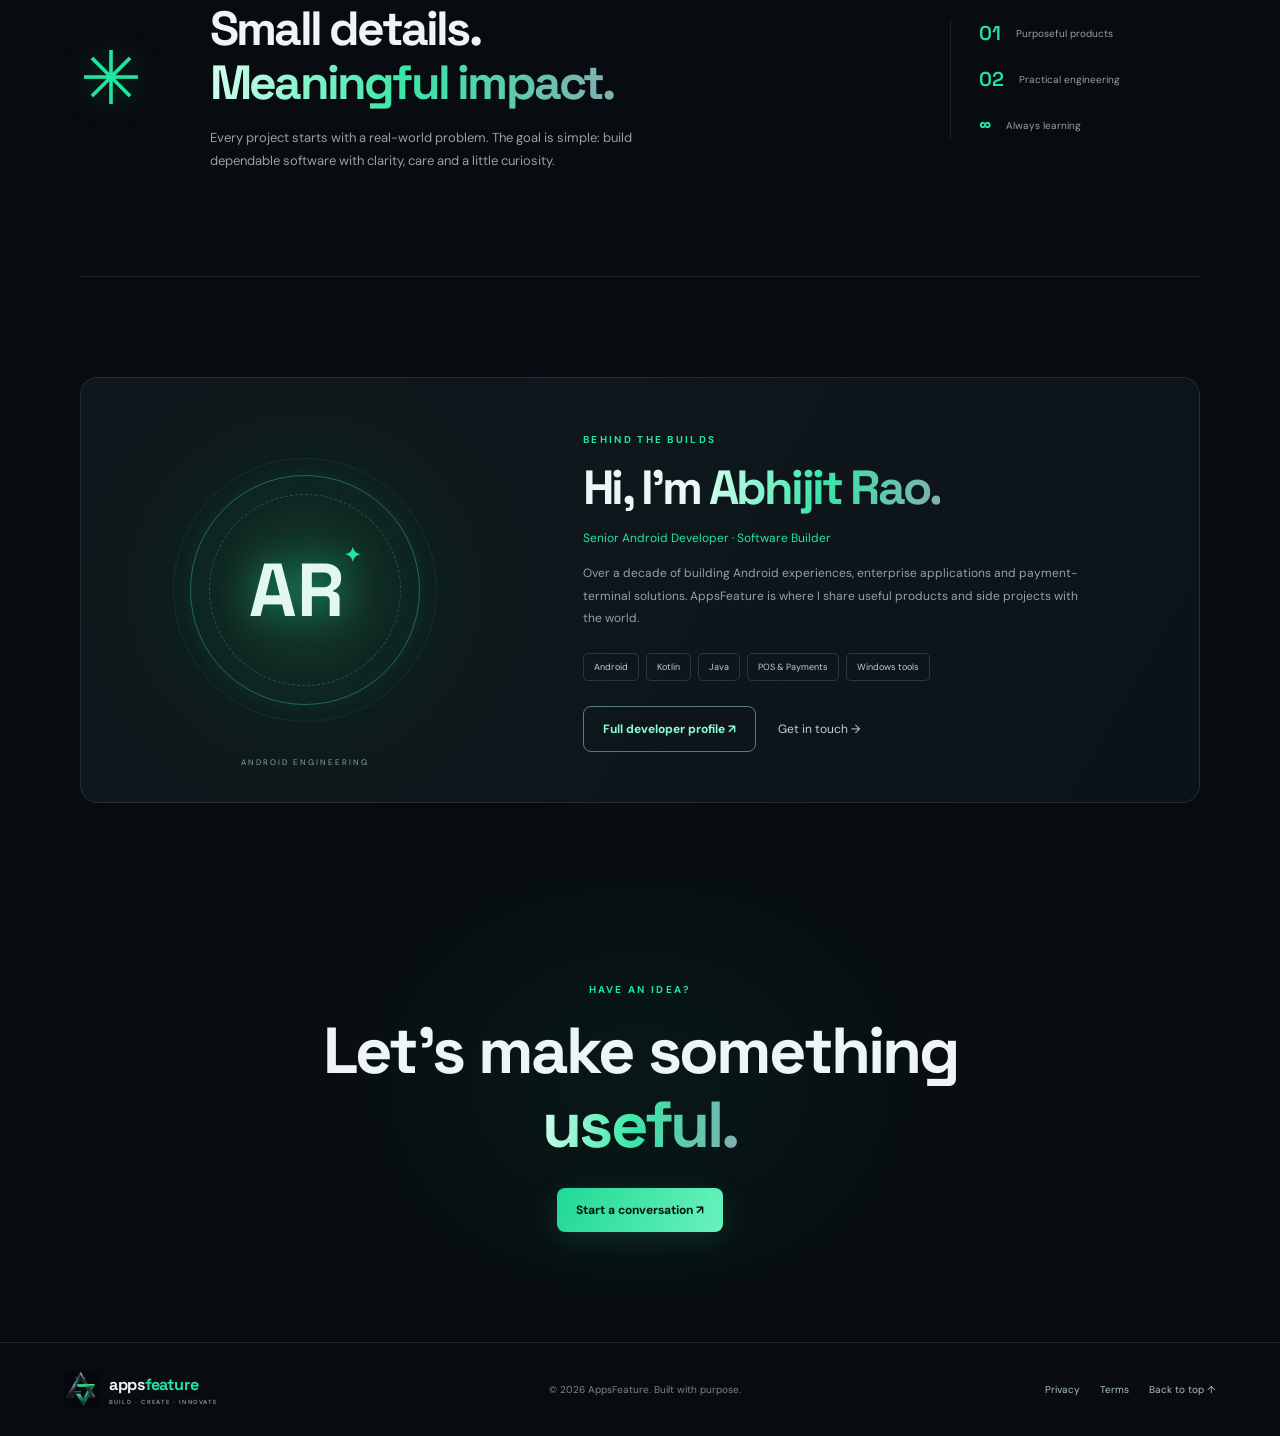
==== commit 9b25381b: "Add branded social preview image metadata" ====
--- a/index.html
+++ b/index.html
@@ -2,15 +2,25 @@
 <html lang="en">
 <head>
   <meta charset="utf-8"><meta name="viewport" content="width=device-width,initial-scale=1">
-  <meta name="theme-color" content="#080c10"><meta name="description" content="Discover useful Android apps and Windows tools built independently by AppsFeature."><meta name="robots" content="index,follow"><link rel="canonical" href="https://appsfeature.com/"><meta property="og:type" content="website"><meta property="og:title" content="AppsFeature — Apps built with purpose"><meta property="og:description" content="Discover useful Android apps and Windows tools built independently."><meta property="og:url" content="https://appsfeature.com/">
-  <title>AppsFeature — Apps built with purpose</title>
+  <meta name="theme-color" content="#080c10"><meta name="description" content="Discover useful Android apps and Windows tools built independently by AppsFeature."><meta name="robots" content="index,follow"><link rel="canonical" href="https://appsfeature.com/"><meta property="og:type" content="website"><meta property="og:title" content="AppsFeature — Android Apps & Windows Tools"><meta property="og:description" content="Discover useful Android apps and Windows tools built independently by AppsFeature."><meta property="og:url" content="https://appsfeature.com/"><meta property="og:site_name" content="AppsFeature">
+<meta property="og:image" content="https://appsfeature.com/assets/images/appsfeature-og.jpg"><meta property="og:image:secure_url" content="https://appsfeature.com/assets/images/appsfeature-og.jpg"><meta property="og:image:type" content="image/jpeg"><meta property="og:image:width" content="1200"><meta property="og:image:height" content="630"><meta property="og:image:alt" content="AppsFeature — Android Apps and Windows Tools"><meta name="twitter:card" content="summary_large_image"><meta name="twitter:image" content="https://appsfeature.com/assets/images/appsfeature-og.jpg"><meta name="twitter:image:alt" content="AppsFeature — Android Apps and Windows Tools"><meta name="twitter:card" content="summary_large_image"><meta name="twitter:title" content="AppsFeature — Android Apps & Windows Tools"><meta name="twitter:description" content="Discover useful Android apps and Windows tools built independently by AppsFeature.">
+  <title>AppsFeature — Android Apps & Windows Tools</title>
   <link rel="preconnect" href="https://fonts.googleapis.com"><link rel="preconnect" href="https://fonts.gstatic.com" crossorigin>
   <link href="https://fonts.googleapis.com/css2?family=DM+Sans:wght@400;500;600;700&family=Space+Grotesk:wght@400;500;600;700&display=swap" rel="stylesheet">
   <link rel="icon" type="image/png" sizes="64x64" href="assets/images/favicon.png"><link rel="stylesheet" href="assets/css/style.css">
+  <script type="application/ld+json">
+  {
+    "@context": "https://schema.org",
+    "@type": "WebSite",
+    "name": "AppsFeature",
+    "url": "https://appsfeature.com/",
+    "description": "Independent Android apps and Windows tools built by AppsFeature."
+  }
+  </script>
 </head>
 <body>
 <div class="ambient ambient-one"></div><div class="ambient ambient-two"></div>
-<header class="site-header"><a class="brand" href="#home" aria-label="AppsFeature home"><img class="brand-logo" src="assets/images/appsfeature-logo.png" alt="AppsFeature logo"><span>apps<span class="brand-accent">feature</span><small>BUILD · CREATE · INNOVATE</small></span></a>
+<header class="site-header"><a class="brand" href="#home" aria-label="AppsFeature home"><img class="brand-logo" src="assets/images/appsfeature-logo.png" alt="AppsFeature logo" width="46" height="46" decoding="async"><span>apps<span class="brand-accent">feature</span><small>BUILD · CREATE · INNOVATE</small></span></a>
 <nav class="desktop-nav" id="primary-navigation"><a class="nav-link active" href="#home">Home</a><a class="nav-link" href="#apps">Explore apps</a><a class="nav-link" href="developer.html">Developer</a></nav>
 <a class="header-cta" href="https://github.com/abhijitrao" target="_blank" rel="noreferrer">GitHub <span>↗</span></a><button class="menu-toggle" type="button" aria-label="Open navigation menu" aria-controls="primary-navigation" aria-expanded="false">☰</button></header>
 <main id="home">
@@ -25,6 +35,6 @@
 <section class="developer-section section-wrap" id="developer"><div class="developer-card"><div class="developer-visual"><div class="developer-ring"></div><div class="developer-monogram">AR<span>✦</span></div><div class="developer-tag">ANDROID ENGINEERING</div></div><div class="developer-copy"><div class="eyebrow">BEHIND THE BUILDS</div><h2>Hi, I'm <span class="gradient-text">Abhijit Rao.</span></h2><p class="developer-role">Senior Android Developer · Software Builder</p><p>Over a decade of building Android experiences, enterprise applications and payment-terminal solutions. AppsFeature is where I share useful products and side projects with the world.</p><div class="skill-list"><span>Android</span><span>Kotlin</span><span>Java</span><span>POS & Payments</span><span>Windows tools</span></div><div class="developer-links"><a class="button button-outline" href="developer.html">Full developer profile ↗</a><a class="text-link" href="mailto:appsfeature@gmail.com">Get in touch →</a></div></div></div></section>
 <section class="closing section-wrap"><div class="closing-glow"></div><div class="eyebrow">HAVE AN IDEA?</div><h2>Let's make something<br><span class="gradient-text">useful.</span></h2><a class="button button-primary" href="mailto:appsfeature@gmail.com">Start a conversation ↗</a></section>
 </main>
-<footer class="site-footer"><a class="brand footer-brand" href="#home"><img class="brand-logo" src="assets/images/appsfeature-logo.png" alt="AppsFeature logo"><span>apps<span class="brand-accent">feature</span><small>BUILD · CREATE · INNOVATE</small></span></a><span>© <span id="year"></span> AppsFeature. Built with purpose.</span><div class="footer-links"><a href="privacy.html">Privacy</a><a href="terms.html">Terms</a><a href="#home">Back to top ↑</a></div></footer>
+<footer class="site-footer"><a class="brand footer-brand" href="#home"><img class="brand-logo" src="assets/images/appsfeature-logo.png" alt="AppsFeature logo" width="46" height="46" decoding="async"><span>apps<span class="brand-accent">feature</span><small>BUILD · CREATE · INNOVATE</small></span></a><span>© <span id="year"></span> AppsFeature. Built with purpose.</span><div class="footer-links"><a href="privacy.html">Privacy</a><a href="terms.html">Terms</a><a href="#home">Back to top ↑</a></div></footer>
 <script src="assets/js/appsRepository.js"></script><script src="assets/js/main.js"></script>
 </body></html>
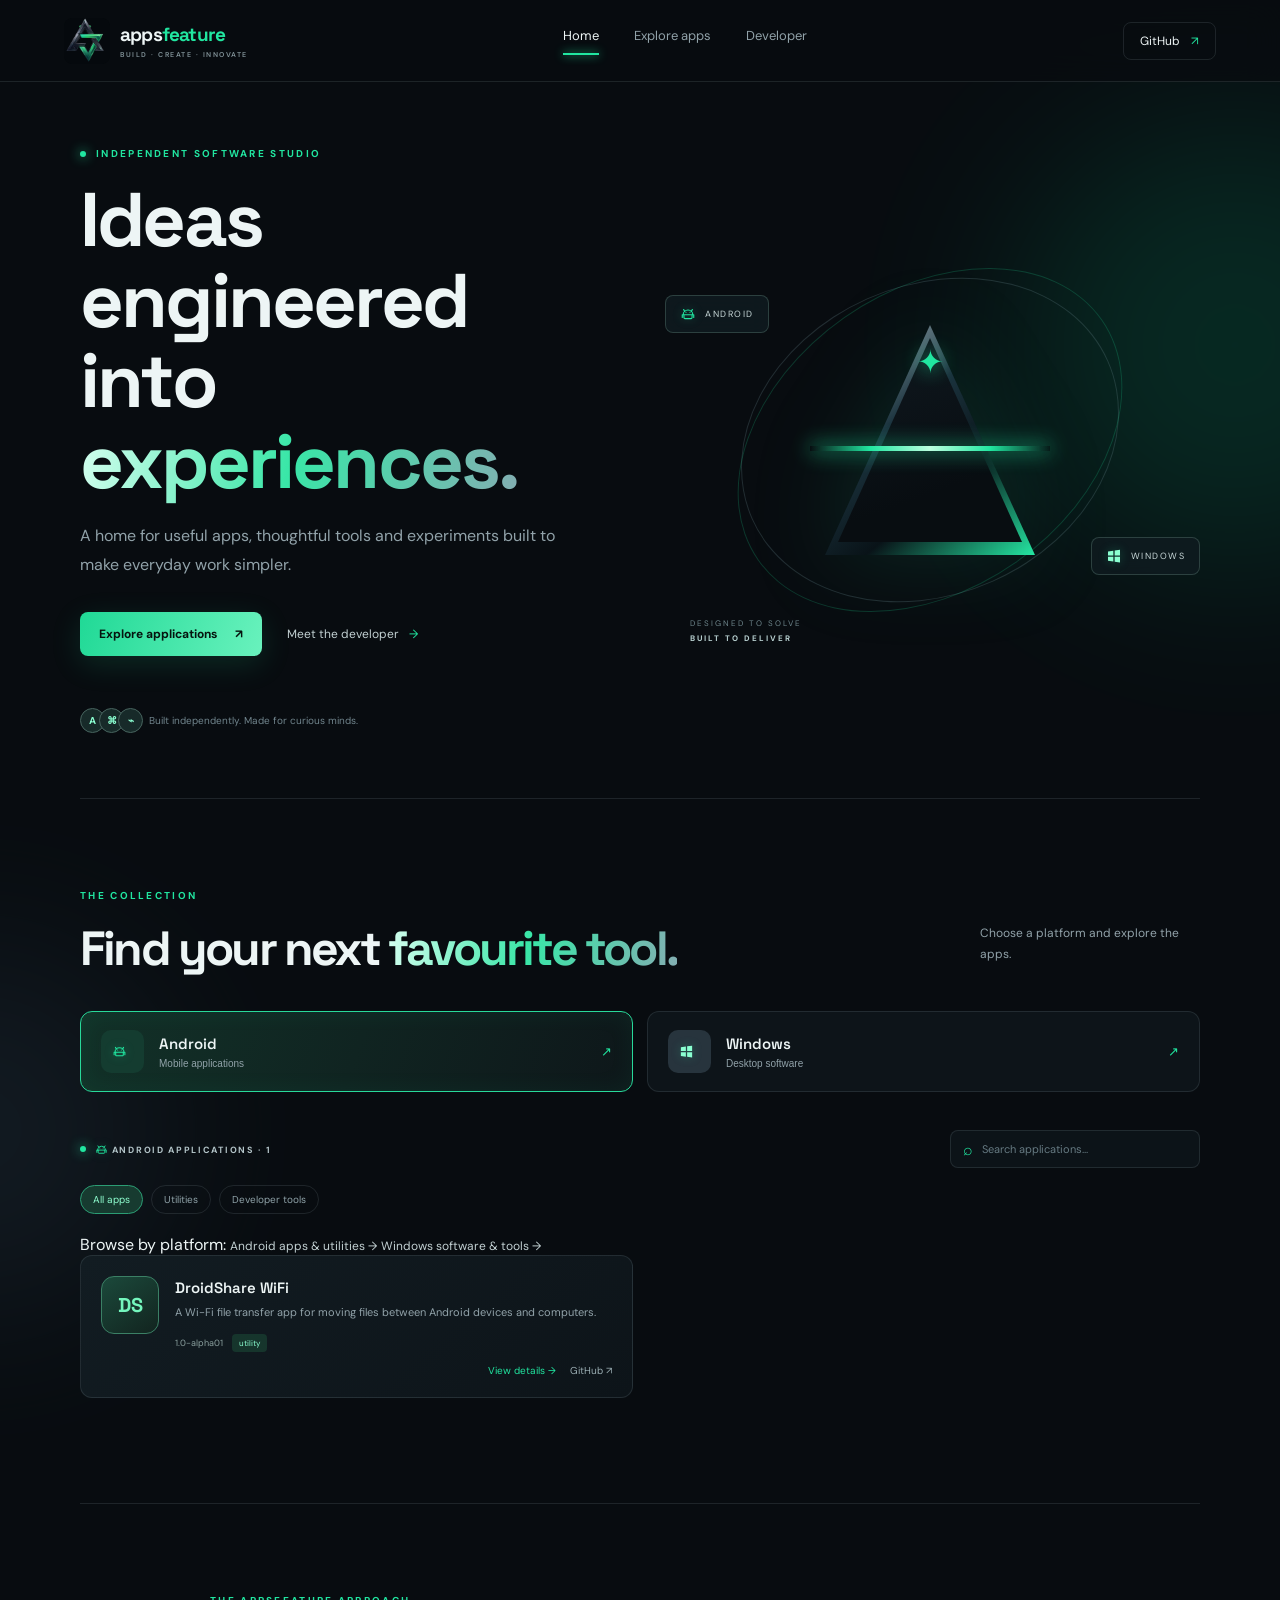
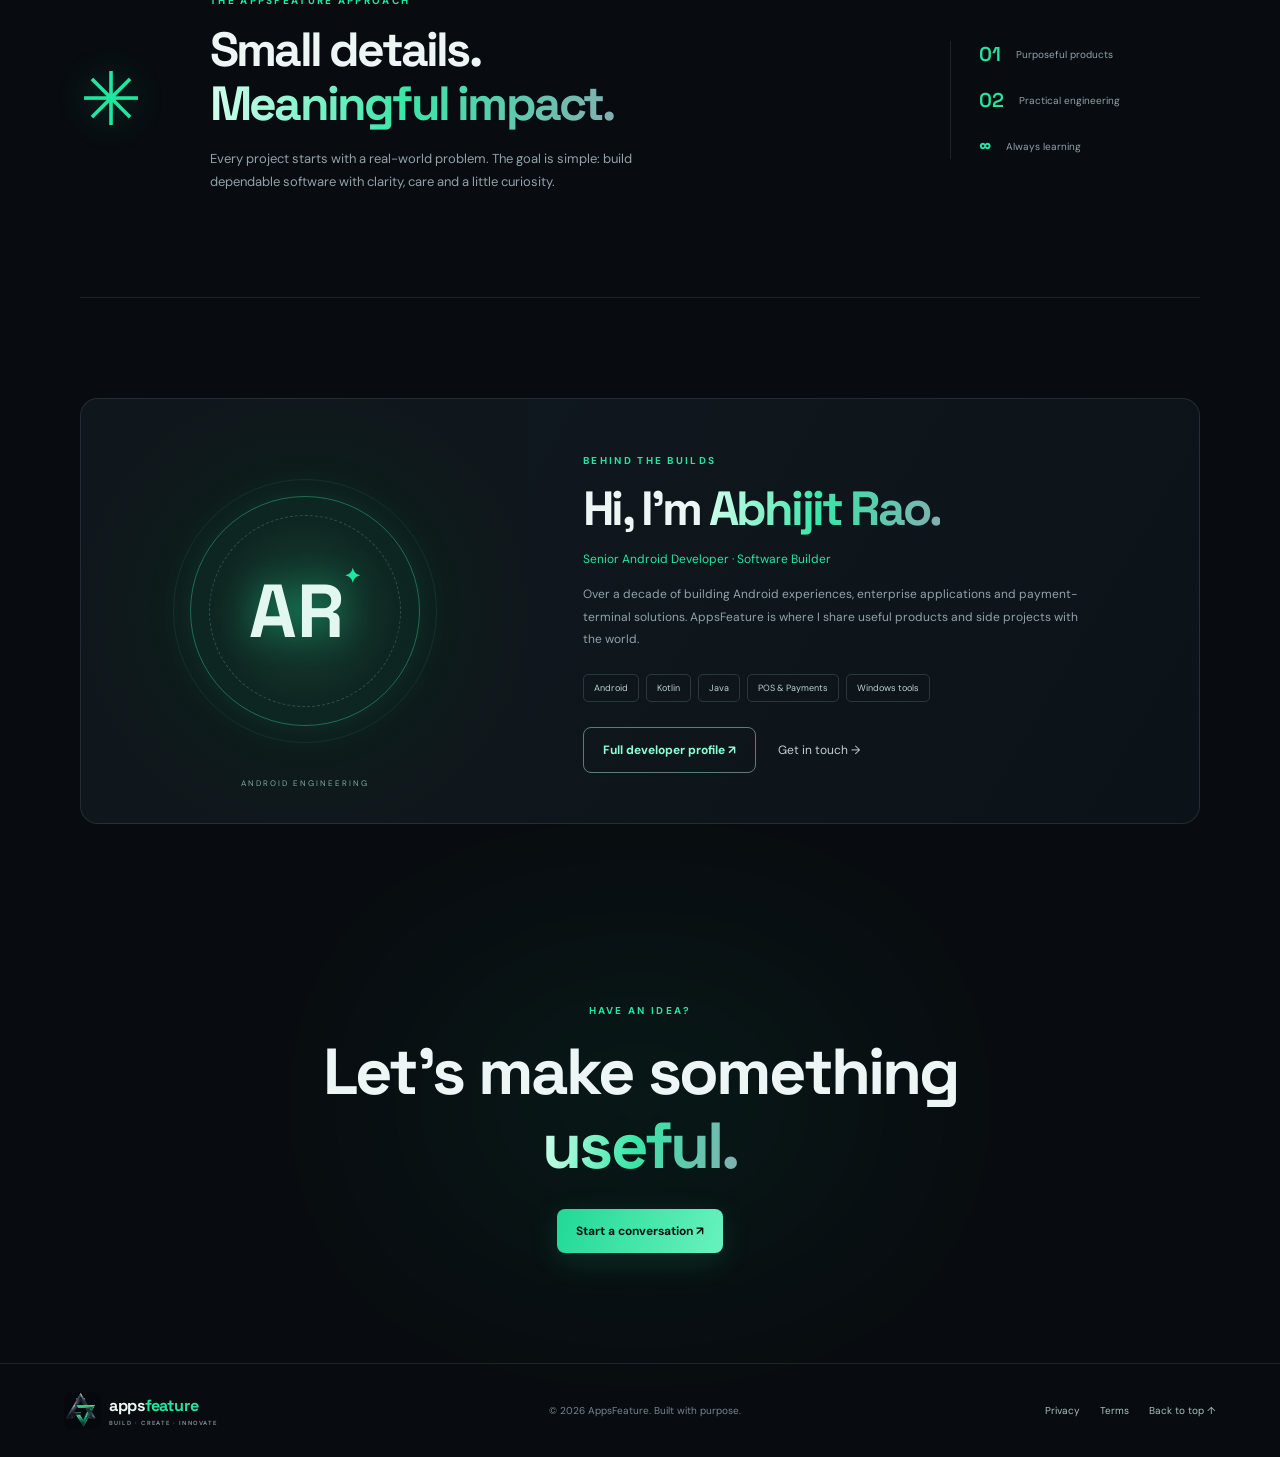
==== commit 3b5a63a6: "Link platform SEO landing pages from homepage" ====
--- a/index.html
+++ b/index.html
@@ -3,7 +3,7 @@
 <head>
   <meta charset="utf-8"><meta name="viewport" content="width=device-width,initial-scale=1">
   <meta name="theme-color" content="#080c10"><meta name="description" content="Discover useful Android apps and Windows tools built independently by AppsFeature."><meta name="robots" content="index,follow"><link rel="canonical" href="https://appsfeature.com/"><meta property="og:type" content="website"><meta property="og:title" content="AppsFeature — Android Apps & Windows Tools"><meta property="og:description" content="Discover useful Android apps and Windows tools built independently by AppsFeature."><meta property="og:url" content="https://appsfeature.com/"><meta property="og:site_name" content="AppsFeature">
-<meta property="og:image" content="https://appsfeature.com/assets/images/appsfeature-og.jpg"><meta property="og:image:secure_url" content="https://appsfeature.com/assets/images/appsfeature-og.jpg"><meta property="og:image:type" content="image/jpeg"><meta property="og:image:width" content="1200"><meta property="og:image:height" content="630"><meta property="og:image:alt" content="AppsFeature — Android Apps and Windows Tools"><meta name="twitter:card" content="summary_large_image"><meta name="twitter:image" content="https://appsfeature.com/assets/images/appsfeature-og.jpg"><meta name="twitter:image:alt" content="AppsFeature — Android Apps and Windows Tools"><meta name="twitter:card" content="summary_large_image"><meta name="twitter:title" content="AppsFeature — Android Apps & Windows Tools"><meta name="twitter:description" content="Discover useful Android apps and Windows tools built independently by AppsFeature.">
+<meta property="og:image" content="https://appsfeature.com/assets/images/appsfeature-og.jpg"><meta property="og:image:secure_url" content="https://appsfeature.com/assets/images/appsfeature-og.jpg"><meta property="og:image:type" content="image/jpeg"><meta property="og:image:width" content="1200"><meta property="og:image:height" content="630"><meta property="og:image:alt" content="AppsFeature — Android Apps and Windows Tools"><meta name="twitter:image" content="https://appsfeature.com/assets/images/appsfeature-og.jpg"><meta name="twitter:image:alt" content="AppsFeature — Android Apps and Windows Tools"><meta name="twitter:card" content="summary_large_image"><meta name="twitter:title" content="AppsFeature — Android Apps & Windows Tools"><meta name="twitter:description" content="Discover useful Android apps and Windows tools built independently by AppsFeature.">
   <title>AppsFeature — Android Apps & Windows Tools</title>
   <link rel="preconnect" href="https://fonts.googleapis.com"><link rel="preconnect" href="https://fonts.gstatic.com" crossorigin>
   <link href="https://fonts.googleapis.com/css2?family=DM+Sans:wght@400;500;600;700&family=Space+Grotesk:wght@400;500;600;700&display=swap" rel="stylesheet">
@@ -30,6 +30,7 @@
 <div class="platform-tabs" role="tablist" aria-label="Application platform"><button class="platform-tab selected" role="tab" aria-selected="true" aria-controls="app-grid" tabindex="0" id="platform-android-tab" data-platform="android"><span class="platform-icon android-icon"><svg class="platform-brand-icon android-brand-icon" viewBox="0 0 24 24" aria-hidden="true"><path d="M7.2 8.2 5.5 5.4m13 0-1.7 2.8M4.8 13.1c0-4 3.2-7.1 7.2-7.1s7.2 3.1 7.2 7.1H4.8Zm1.1.2v4.1a1.5 1.5 0 0 0 1.5 1.5h9.2a1.5 1.5 0 0 0 1.5-1.5v-4.1M3.4 13.2v4.1m17.2-4.1v4.1M9 9.5h.01M15 9.5h.01"/></svg></span><span><strong>Android</strong><small>Mobile applications</small></span><span class="tab-arrow">↗</span></button><button class="platform-tab" role="tab" aria-selected="false" aria-controls="app-grid" tabindex="-1" id="platform-windows-tab" data-platform="windows"><span class="platform-icon windows-icon"><svg class="platform-brand-icon windows-brand-icon" viewBox="0 0 24 24" aria-hidden="true"><path d="m3 5.2 8-1.1v7.2H3V5.2Zm10-1.4 8-1.1v8.6h-8V3.8ZM3 13h8v7.2l-8-1.1V13Zm10 0h8v8.6l-8-1.1V13Z"/></svg></span><span><strong>Windows</strong><small>Desktop software</small></span><span class="tab-arrow">↗</span></button></div>
 <div class="apps-toolbar"><div><span class="live-dot"></span><span id="result-label">ANDROID APPLICATIONS</span></div><label class="search-box"><span>⌕</span><input id="app-search" type="search" placeholder="Search applications..." aria-label="Search applications"></label></div>
 <div class="category-row" id="category-row"><button class="category-chip active" data-category="all">All apps</button><button class="category-chip" data-category="utility">Utilities</button><button class="category-chip" data-category="developer">Developer tools</button></div>
+<div class="platform-directory-links" aria-label="Browse platform collections"><span>Browse by platform:</span> <a class="text-link" href="android.html">Android apps & utilities →</a> <a class="text-link" href="windows.html">Windows software & tools →</a></div>
 <div class="app-grid" id="app-grid" role="tabpanel" aria-labelledby="platform-android-tab" aria-live="polite" aria-label="Filtered applications"></div><div class="empty-state" id="empty-state" hidden>No apps match your search yet. Try another keyword.</div></section>
 <section class="manifesto section-wrap"><div class="manifesto-symbol">✳</div><div><div class="eyebrow">THE APPSFEATURE APPROACH</div><h2>Small details.<br><span class="gradient-text">Meaningful impact.</span></h2><p>Every project starts with a real-world problem. The goal is simple: build dependable software with clarity, care and a little curiosity.</p></div><div class="manifesto-stats"><div><strong>01</strong><span>Purposeful products</span></div><div><strong>02</strong><span>Practical engineering</span></div><div><strong>∞</strong><span>Always learning</span></div></div></section>
 <section class="developer-section section-wrap" id="developer"><div class="developer-card"><div class="developer-visual"><div class="developer-ring"></div><div class="developer-monogram">AR<span>✦</span></div><div class="developer-tag">ANDROID ENGINEERING</div></div><div class="developer-copy"><div class="eyebrow">BEHIND THE BUILDS</div><h2>Hi, I'm <span class="gradient-text">Abhijit Rao.</span></h2><p class="developer-role">Senior Android Developer · Software Builder</p><p>Over a decade of building Android experiences, enterprise applications and payment-terminal solutions. AppsFeature is where I share useful products and side projects with the world.</p><div class="skill-list"><span>Android</span><span>Kotlin</span><span>Java</span><span>POS & Payments</span><span>Windows tools</span></div><div class="developer-links"><a class="button button-outline" href="developer.html">Full developer profile ↗</a><a class="text-link" href="mailto:appsfeature@gmail.com">Get in touch →</a></div></div></div></section>
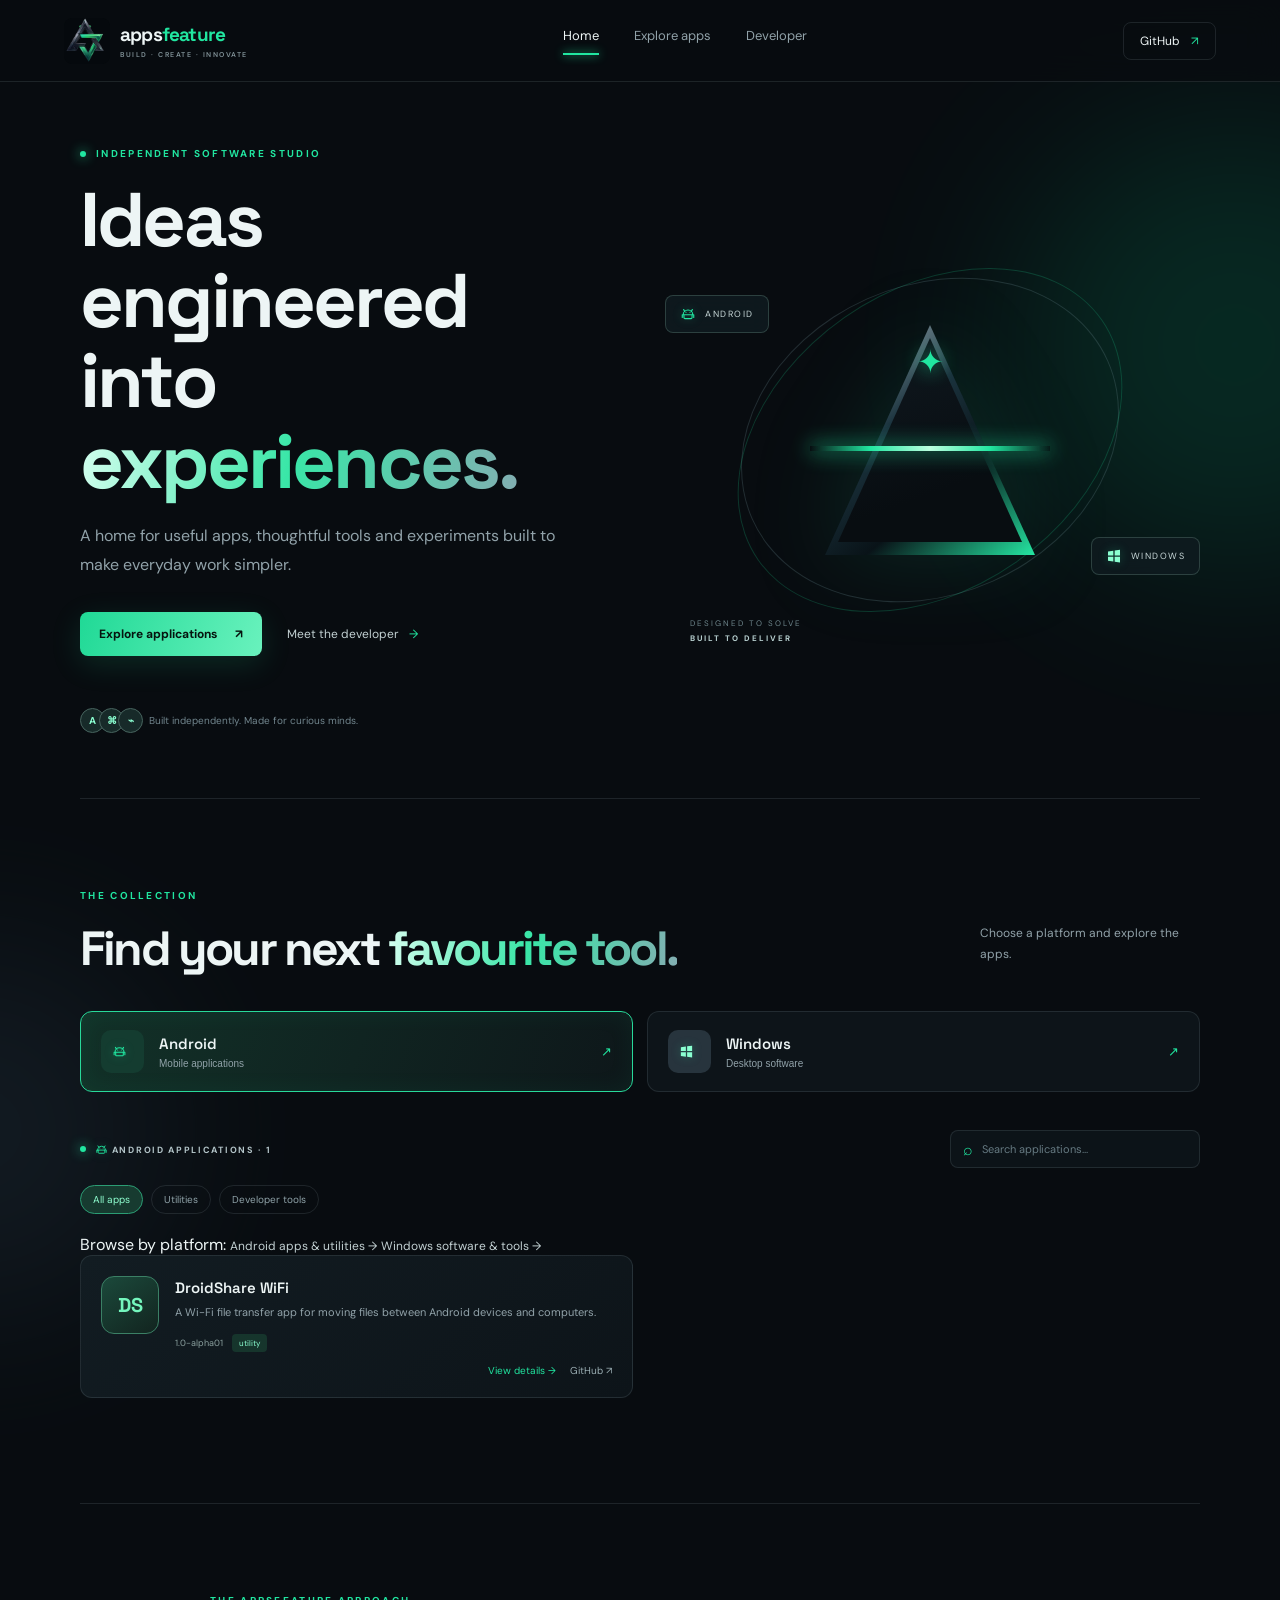
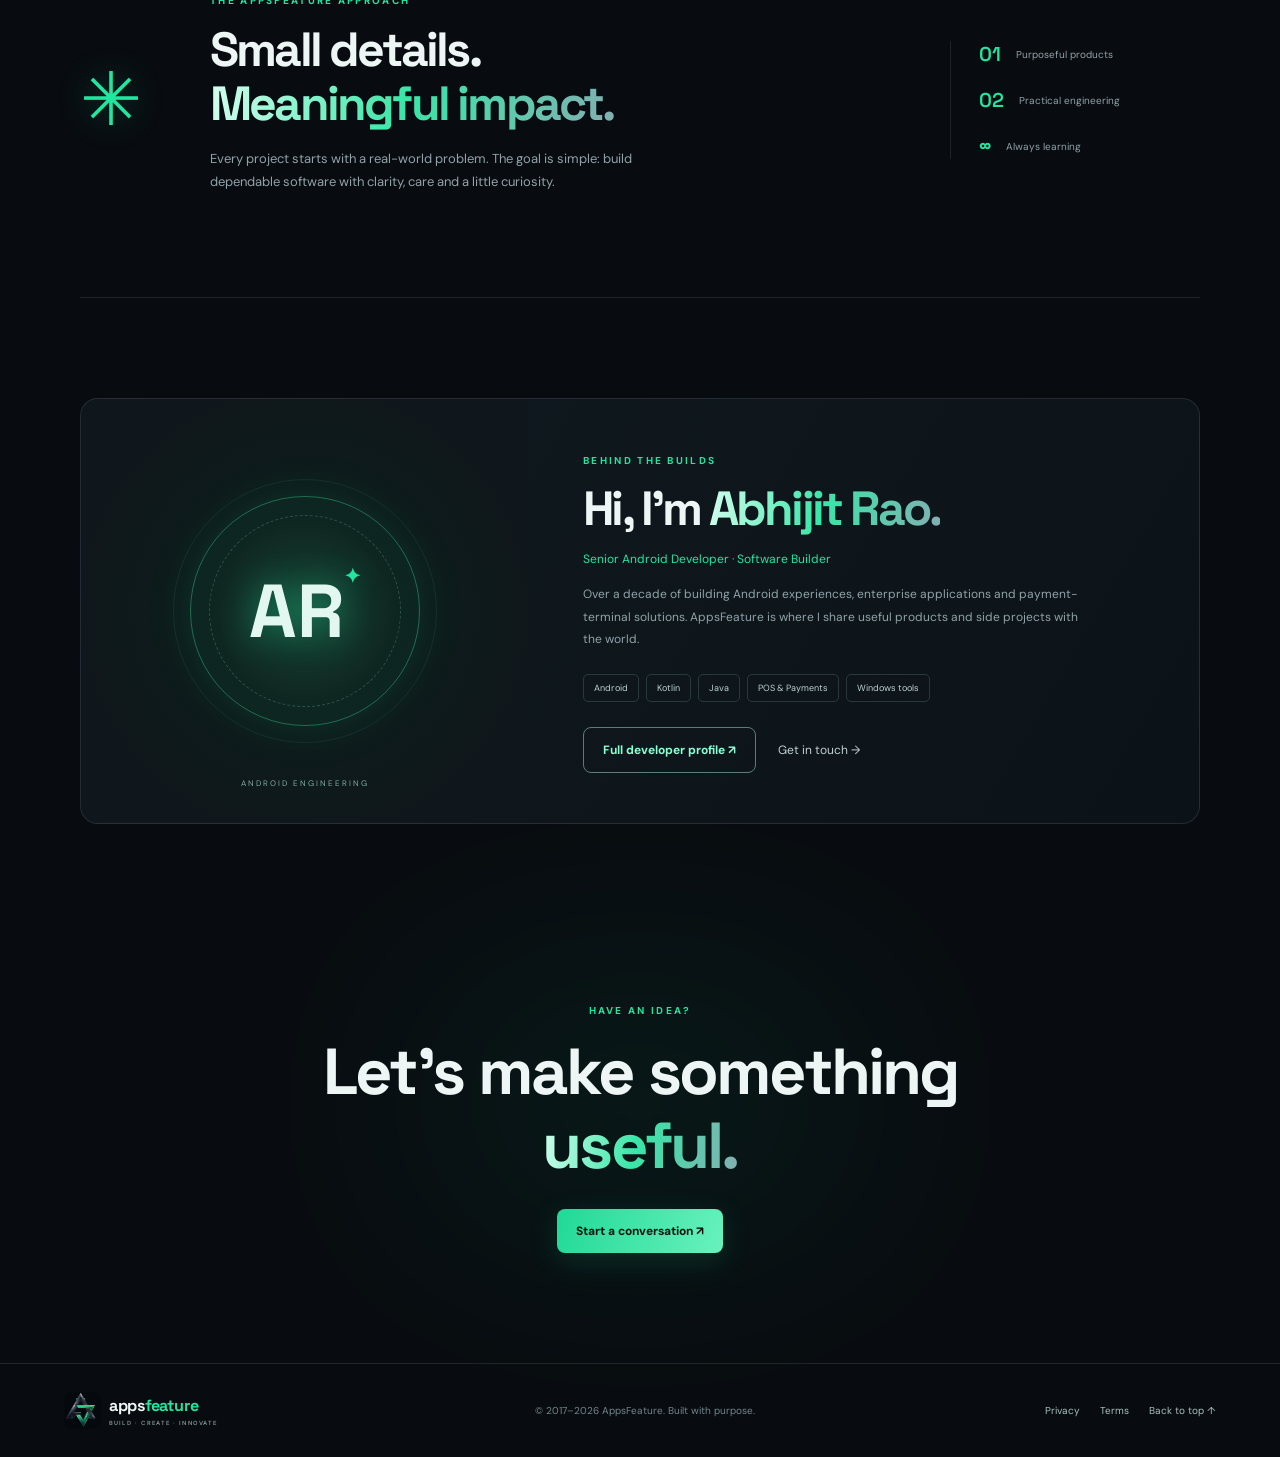
==== commit dec7fd9f: "Update footer copyright start year to 2017" ====
--- a/index.html
+++ b/index.html
@@ -36,6 +36,6 @@
 <section class="developer-section section-wrap" id="developer"><div class="developer-card"><div class="developer-visual"><div class="developer-ring"></div><div class="developer-monogram">AR<span>✦</span></div><div class="developer-tag">ANDROID ENGINEERING</div></div><div class="developer-copy"><div class="eyebrow">BEHIND THE BUILDS</div><h2>Hi, I'm <span class="gradient-text">Abhijit Rao.</span></h2><p class="developer-role">Senior Android Developer · Software Builder</p><p>Over a decade of building Android experiences, enterprise applications and payment-terminal solutions. AppsFeature is where I share useful products and side projects with the world.</p><div class="skill-list"><span>Android</span><span>Kotlin</span><span>Java</span><span>POS & Payments</span><span>Windows tools</span></div><div class="developer-links"><a class="button button-outline" href="developer.html">Full developer profile ↗</a><a class="text-link" href="mailto:appsfeature@gmail.com">Get in touch →</a></div></div></div></section>
 <section class="closing section-wrap"><div class="closing-glow"></div><div class="eyebrow">HAVE AN IDEA?</div><h2>Let's make something<br><span class="gradient-text">useful.</span></h2><a class="button button-primary" href="mailto:appsfeature@gmail.com">Start a conversation ↗</a></section>
 </main>
-<footer class="site-footer"><a class="brand footer-brand" href="#home"><img class="brand-logo" src="assets/images/appsfeature-logo.png" alt="AppsFeature logo" width="46" height="46" decoding="async"><span>apps<span class="brand-accent">feature</span><small>BUILD · CREATE · INNOVATE</small></span></a><span>© <span id="year"></span> AppsFeature. Built with purpose.</span><div class="footer-links"><a href="privacy.html">Privacy</a><a href="terms.html">Terms</a><a href="#home">Back to top ↑</a></div></footer>
+<footer class="site-footer"><a class="brand footer-brand" href="#home"><img class="brand-logo" src="assets/images/appsfeature-logo.png" alt="AppsFeature logo" width="46" height="46" decoding="async"><span>apps<span class="brand-accent">feature</span><small>BUILD · CREATE · INNOVATE</small></span></a><span>© 2017–<span id="year"></span> AppsFeature. Built with purpose.</span><div class="footer-links"><a href="privacy.html">Privacy</a><a href="terms.html">Terms</a><a href="#home">Back to top ↑</a></div></footer>
 <script src="assets/js/appsRepository.js"></script><script src="assets/js/main.js"></script>
 </body></html>
--- a/assets/css/style.css
+++ b/assets/css/style.css
@@ -15,10 +15,10 @@
 
 /* Optional app screenshot gallery */
 .screenshot-section[hidden]{display:none}
-.screenshot-gallery{display:grid;grid-template-columns:repeat(auto-fit,minmax(190px,1fr));gap:14px;margin-top:28px}
-.screenshot-card{display:block;align-self:start;padding:0;overflow:hidden;min-width:0;height:auto;aspect-ratio:auto;background:#0b1116;border:1px solid var(--line);border-radius:12px;cursor:zoom-in;transition:border-color .2s,transform .2s}
+.screenshot-gallery{display:grid;grid-template-columns:repeat(auto-fit,minmax(min(100%,280px),360px));align-items:start;gap:14px;margin-top:28px}
+ .screenshot-card{display:grid;place-items:center;align-self:start;width:100%;max-height:500px;padding:10px;overflow:hidden;min-width:0;background:#0b1116;border:1px solid var(--line);border-radius:12px;cursor:zoom-in;transition:border-color .2s,transform .2s}
 .screenshot-card:hover{border-color:#39866e;transform:translateY(-3px)}
-.screenshot-card img{display:block;width:100%;height:auto;object-fit:contain}
+.screenshot-card img{display:block;width:100%;max-height:478px;height:478px;object-fit:contain}
 .screenshot-viewer{position:fixed;box-sizing:border-box;width:100vw;max-width:100vw;height:100vh;height:100dvh;max-height:100vh;max-height:100dvh;margin:0;padding:54px 58px 24px;background:#080c10;border:0;border-radius:0;color:var(--text);overflow:hidden;place-content:center}
 .screenshot-viewer::backdrop{background:rgba(0,0,0,.88);backdrop-filter:blur(5px)}
 .screenshot-viewer-image{display:block;max-width:calc(100vw - 116px);max-height:calc(100vh - 90px);max-height:calc(100dvh - 90px);width:auto;height:auto;object-fit:contain;margin:auto}
@@ -26,7 +26,7 @@
 .screenshot-viewer-close{top:8px;right:8px}
 .screenshot-viewer-previous{left:8px;top:50%;transform:translateY(-50%)}
 .screenshot-viewer-next{right:8px;top:50%;transform:translateY(-50%)}
-@media(max-width:600px){.screenshot-gallery{grid-template-columns:repeat(2,minmax(0,1fr));gap:9px}.screenshot-viewer{padding:52px 12px 20px;max-width:100vw}.screenshot-viewer-image{max-width:calc(100vw - 24px);max-height:calc(100dvh - 82px)}}
+@media(max-width:600px){.screenshot-gallery{grid-template-columns:repeat(2,minmax(0,1fr));gap:9px}.screenshot-card{max-height:250px;padding:6px}.screenshot-card img{height:230px;max-height:230px}.screenshot-viewer{padding:52px 12px 20px;max-width:100vw}.screenshot-viewer-image{max-width:calc(100vw - 24px);max-height:calc(100dvh - 82px)}}
 
 /* Mobile viewport width safeguards */
 html,body{width:100%;min-width:0;max-width:100%;margin-right:0}
